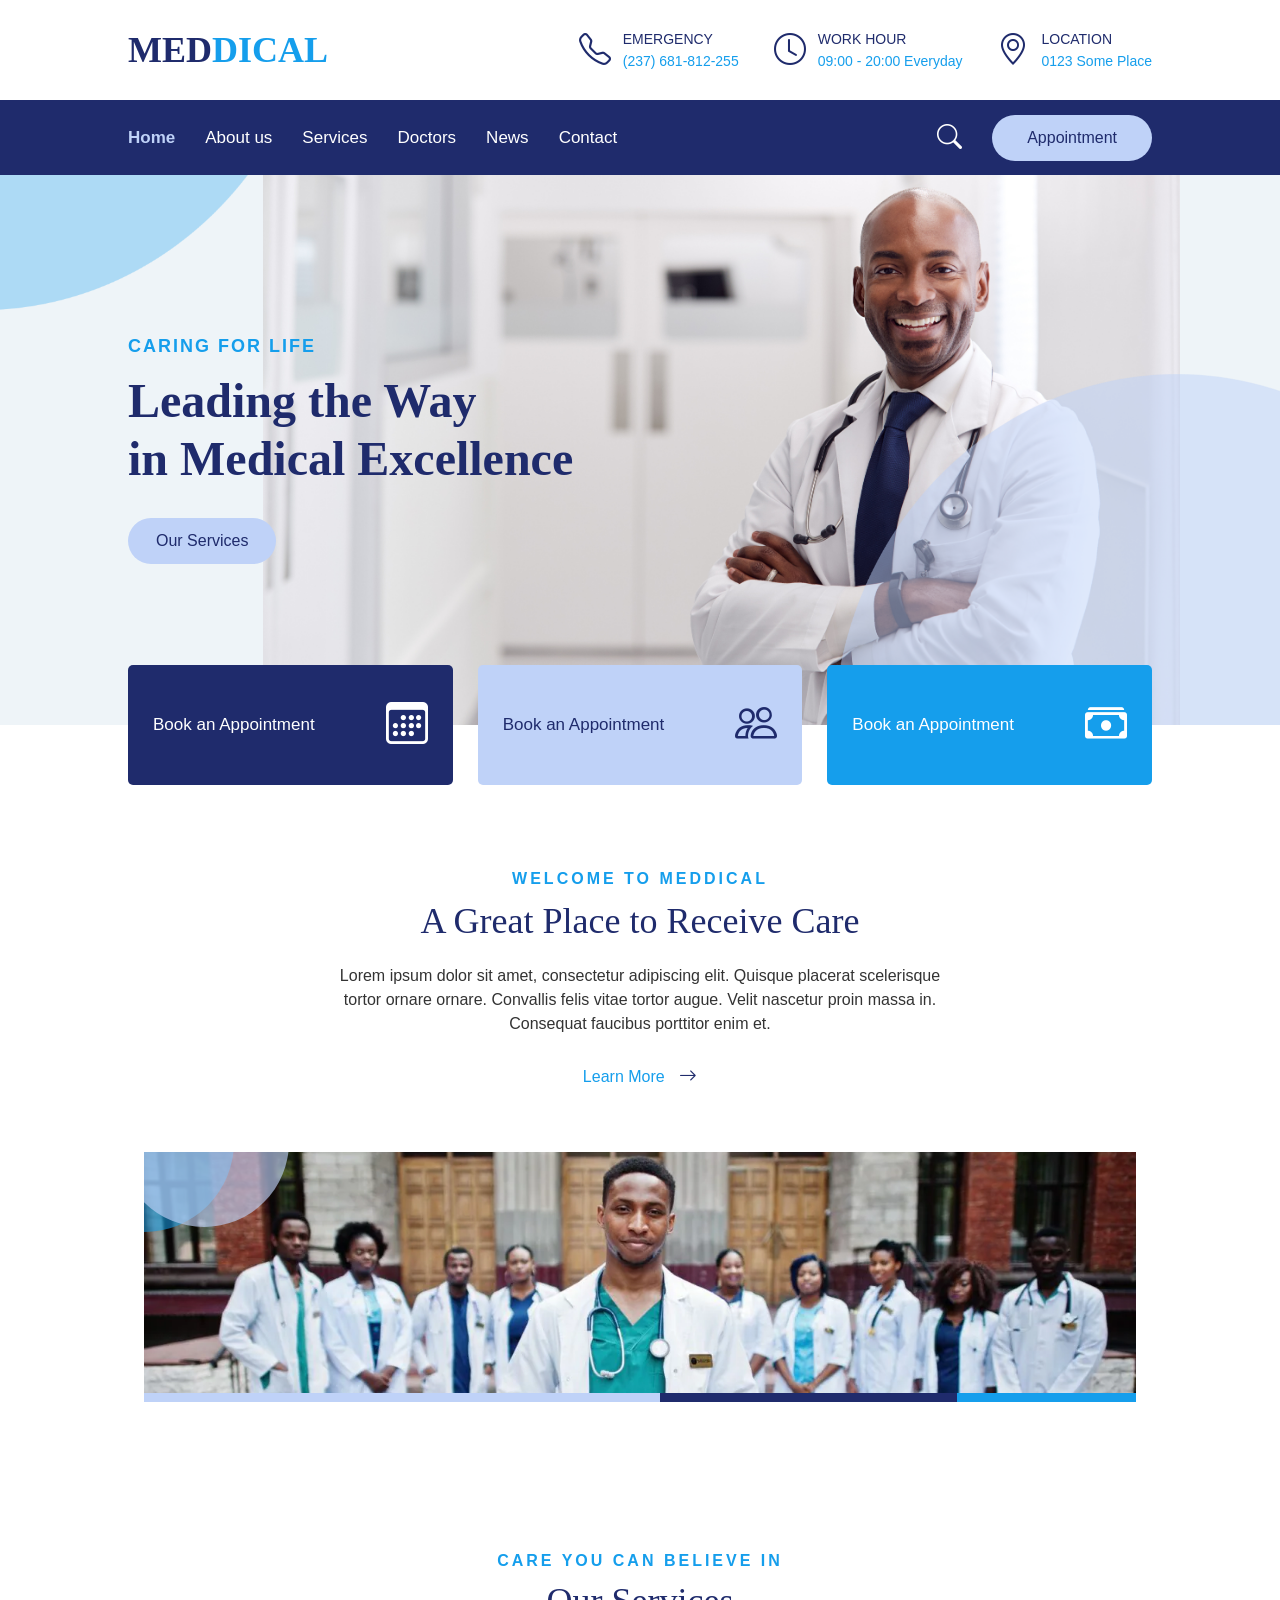
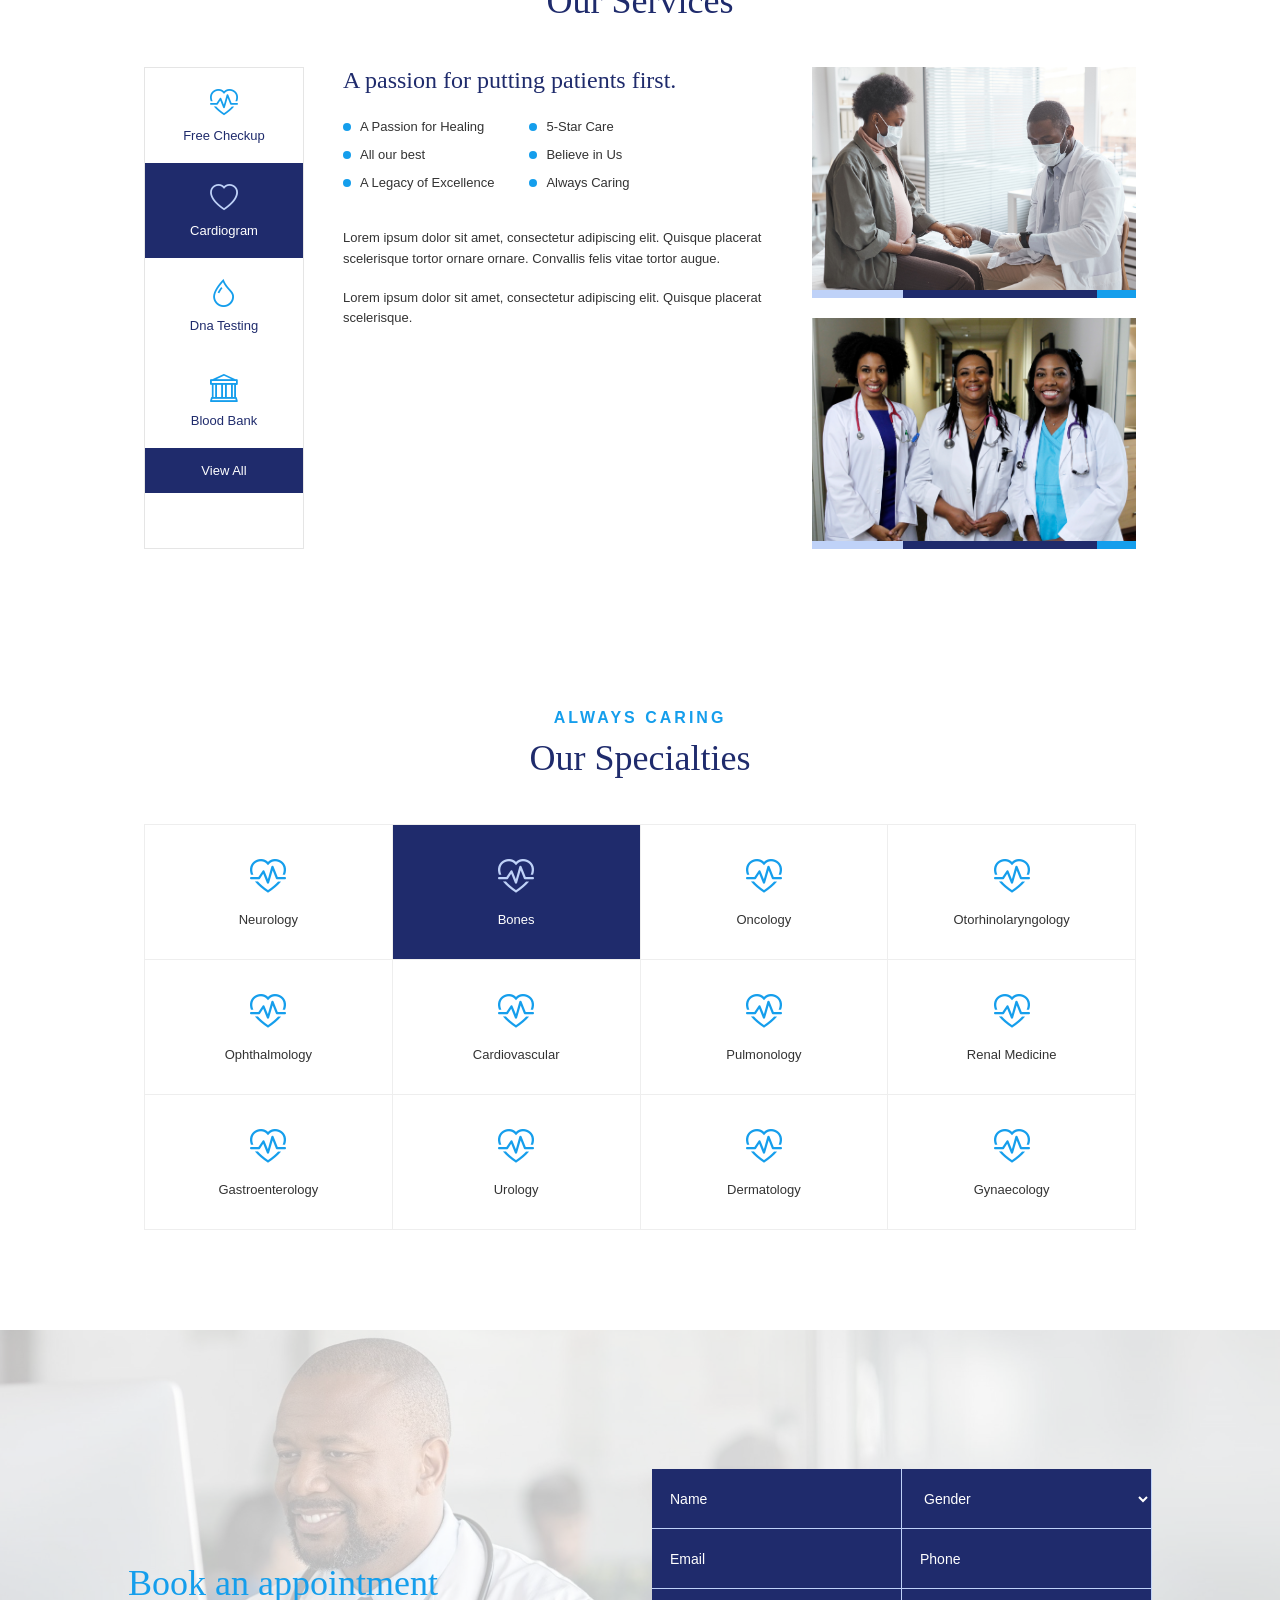
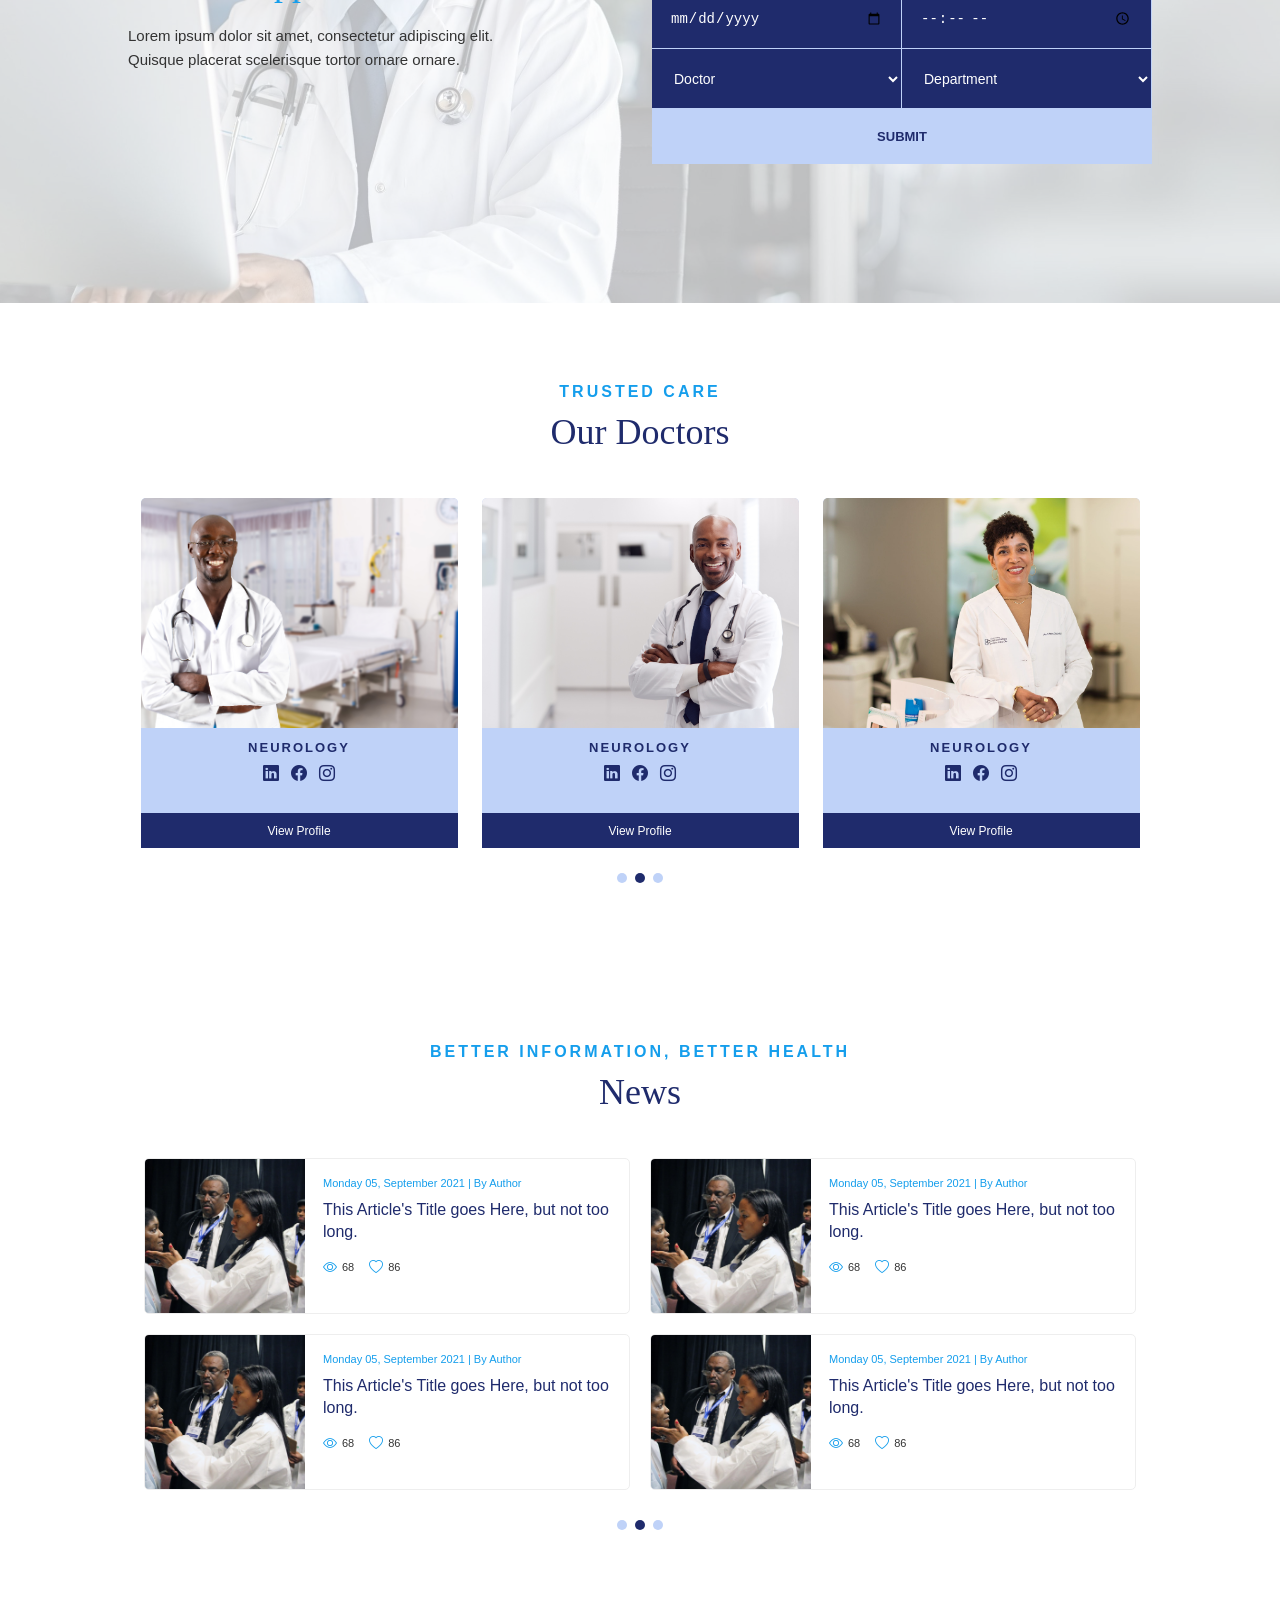
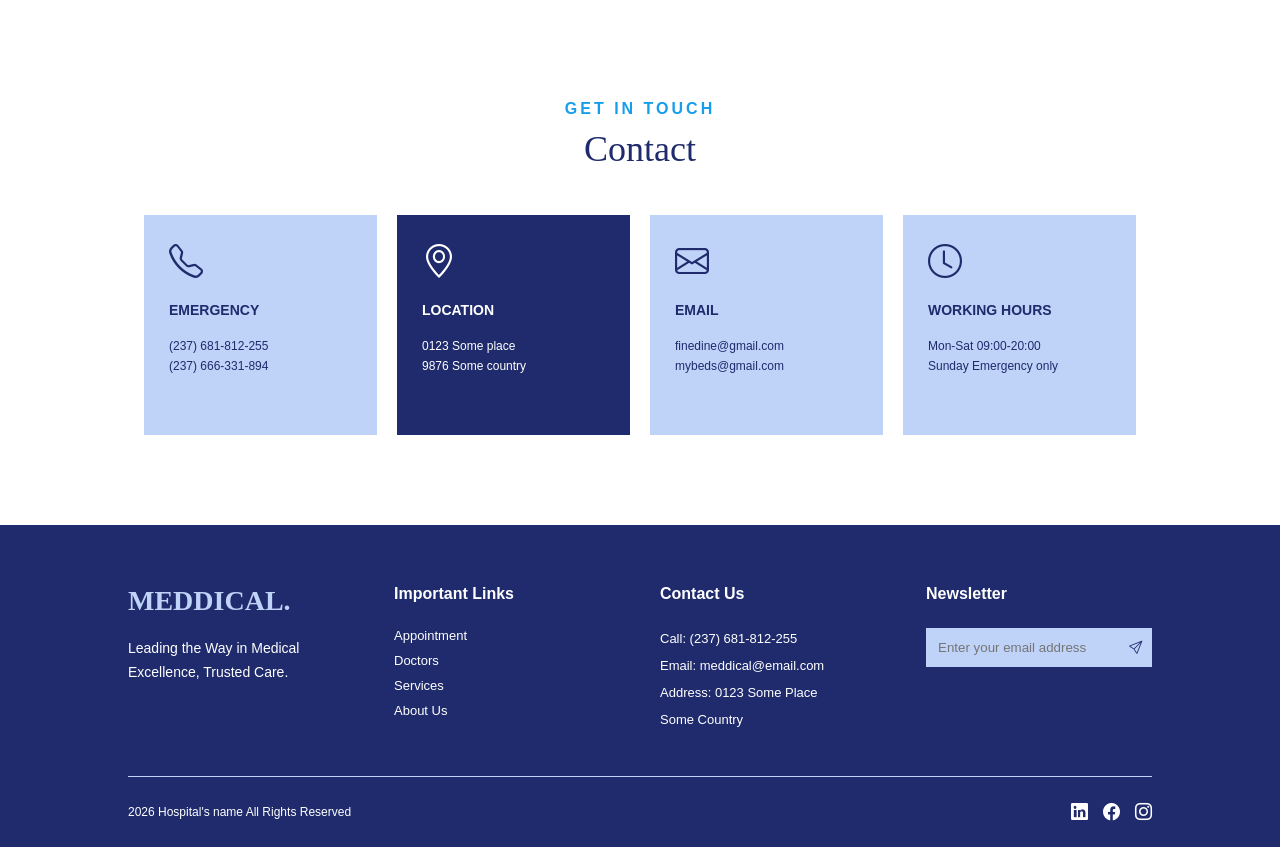
==== index.html @ fd00b1f8 "Complete home and contact pages with JavaScript" ====
﻿<!DOCTYPE html>
<html lang="en">

<head>
    <meta charset="UTF-8">
    <meta name="viewport" content="width=device-width, initial-scale=1.0">

    <title>MEDDICAL - Home</title>

    <!-- Bootstrap Icons -->
    <link rel="stylesheet"
        href="https://cdn.jsdelivr.net/npm/bootstrap-icons@1.11.3/font/bootstrap-icons.min.css">

    <!-- Shared CSS -->
    <link rel="stylesheet" href="css/style.css">

    <!-- Home CSS -->
    <link rel="stylesheet" href="css/home.css">
</head>

<body>

    <!-- =========================
         Top Bar
    ========================== -->

    <header class="top-bar">

        <div class="top-bar-content">

            <div class="logo">
                <span class="logo-dark">MED</span><span class="logo-blue">DICAL</span>
            </div>

            <div class="top-info">

                <div class="info-item">

                    <i class="bi bi-telephone"></i>

                    <div>
                        <p>EMERGENCY</p>
                        <span>(237) 681-812-255</span>
                    </div>

                </div>


                <div class="info-item">

                    <i class="bi bi-clock"></i>

                    <div>
                        <p>WORK HOUR</p>
                        <span>09:00 - 20:00 Everyday</span>
                    </div>

                </div>


                <div class="info-item">

                    <i class="bi bi-geo-alt"></i>

                    <div>
                        <p>LOCATION</p>
                        <span>0123 Some Place</span>
                    </div>

                </div>

            </div>

        </div>

    </header>


    <!-- =========================
         Navbar
    ========================== -->

    <nav class="navbar">

        <div class="navbar-content">

            <ul class="nav-links">

                <li>
                    <a href="index.html" class="active">Home</a>
                </li>

                <li>
                    <a href="about.html">About us</a>
                </li>

                <li>
                    <a href="services.html">Services</a>
                </li>

                <li>
                    <a href="doctors.html">Doctors</a>
                </li>

                <li>
                    <a href="blog.html">News</a>
                </li>

                <li>
                    <a href="contact.html">Contact</a>
                </li>

            </ul>


            <div class="nav-right">

                <a href="#" class="search-icon">
                    <i class="bi bi-search"></i>
                </a>

                <a href="appointment.html" class="appointment-btn">
                    Appointment
                </a>

            </div>

        </div>

    </nav>


    <!-- =========================
         Hero
    ========================== -->

    <section class="hero">

        <img src="images/hero-bg.jpg"
            class="hero-photo"
            alt="Doctor">

        <img src="images/hero-shape.png"
            class="hero-shape"
            alt="">

        <div class="hero-content">

            <div class="hero-text">

                <p class="hero-small-title">
                    CARING FOR LIFE
                </p>

                <h1>
                    Leading the Way
                    <br>
                    in Medical Excellence
                </h1>

                <a href="services.html" class="hero-btn">
                    Our Services
                </a>

            </div>

        </div>

    </section>


    <!-- =========================
         Quick Links
    ========================== -->

    <section class="quick-links">

        <div class="quick-links-content">

            <a href="appointment.html"
                class="quick-box quick-dark">

                <span>
                    Book an Appointment
                </span>

                <i class="bi bi-calendar3"></i>

            </a>


            <a href="doctors.html"
                class="quick-box quick-light">

                <span>
                    Book an Appointment
                </span>

                <i class="bi bi-people"></i>

            </a>


            <a href="services.html"
                class="quick-box quick-blue">

                <span>
                    Book an Appointment
                </span>

                <i class="bi bi-cash-stack"></i>

            </a>

        </div>

    </section>


    <!-- =========================
         Welcome
    ========================== -->

    <section class="welcome">

        <div class="welcome-content">

            <p class="welcome-small-title">
                WELCOME TO MEDDICAL
            </p>

            <h2>
                A Great Place to Receive Care
            </h2>

            <p class="welcome-text">

                Lorem ipsum dolor sit amet, consectetur adipiscing elit.
                Quisque placerat scelerisque tortor ornare ornare.
                Convallis felis vitae tortor augue. Velit nascetur
                proin massa in. Consequat faucibus porttitor enim et.

            </p>


            <a href="about.html" class="learn-more">

                Learn More

                <i class="bi bi-arrow-right"></i>

            </a>


            <div class="welcome-image">

                <img src="images/welcome-team.png"
                    alt="Medical Team">

                <div class="welcome-circle circle-one"></div>

                <div class="welcome-circle circle-two"></div>


                <div class="welcome-bars">

                    <div class="welcome-bar bar-light"></div>

                    <div class="welcome-bar bar-dark"></div>

                    <div class="welcome-bar bar-blue"></div>

                </div>

            </div>

        </div>

    </section>


    <!-- =========================
         Our Services
    ========================== -->

    <section class="home-services">

        <div class="services-wrapper">

            <div class="services-heading">

                <p class="services-small-title">
                    CARE YOU CAN BELIEVE IN
                </p>

                <h2>
                    Our Services
                </h2>

            </div>


            <div class="services-content">


                <div class="services-menu">

                    <div class="service-menu-item">

                        <i class="bi bi-heart-pulse"></i>

                        <span>Free Checkup</span>

                    </div>


                    <div class="service-menu-item service-menu-active">

                        <i class="bi bi-heart"></i>

                        <span>Cardiogram</span>

                    </div>


                    <div class="service-menu-item">

                        <i class="bi bi-droplet"></i>

                        <span>Dna Testing</span>

                    </div>


                    <div class="service-menu-item">

                        <i class="bi bi-bank"></i>

                        <span>Blood Bank</span>

                    </div>


                    <a href="services.html"
                        class="services-view-all">
                        View All
                    </a>

                </div>


                <div class="services-text">

                    <h3>
                        A passion for putting patients first.
                    </h3>


                    <div class="services-list">

                        <div>

                            <p>
                                <span class="blue-dot"></span>
                                A Passion for Healing
                            </p>

                            <p>
                                <span class="blue-dot"></span>
                                All our best
                            </p>

                            <p>
                                <span class="blue-dot"></span>
                                A Legacy of Excellence
                            </p>

                        </div>


                        <div>

                            <p>
                                <span class="blue-dot"></span>
                                5-Star Care
                            </p>

                            <p>
                                <span class="blue-dot"></span>
                                Believe in Us
                            </p>

                            <p>
                                <span class="blue-dot"></span>
                                Always Caring
                            </p>

                        </div>

                    </div>


                    <p class="service-description">

                        Lorem ipsum dolor sit amet, consectetur adipiscing elit.
                        Quisque placerat scelerisque tortor ornare ornare.
                        Convallis felis vitae tortor augue.

                    </p>


                    <p class="service-description">

                        Lorem ipsum dolor sit amet, consectetur adipiscing elit.
                        Quisque placerat scelerisque.

                    </p>

                </div>


                <div class="services-images">

                    <div class="service-image-box">

                        <img src="images/services-patient.jpg"
                            alt="Doctor with patient">


                        <div class="service-image-bars">

                            <div class="image-bar image-light"></div>

                            <div class="image-bar image-dark"></div>

                            <div class="image-bar image-blue"></div>

                        </div>

                    </div>


                    <div class="service-image-box">

                        <img src="images/services-doctors.jpg"
                            alt="Doctors">


                        <div class="service-image-bars">

                            <div class="image-bar image-light"></div>

                            <div class="image-bar image-dark"></div>

                            <div class="image-bar image-blue"></div>

                        </div>

                    </div>

                </div>

            </div>

        </div>

    </section>


    <!-- =========================
         Our Specialties
    ========================== -->

    <section class="specialties">

        <div class="specialties-content">

            <div class="specialties-heading">

                <p class="specialties-small-title">
                    ALWAYS CARING
                </p>

                <h2>
                    Our Specialties
                </h2>

            </div>


            <div class="specialties-grid">

                <div class="specialty-card">
                    <i class="bi bi-heart-pulse"></i>
                    <p>Neurology</p>
                </div>

                <div class="specialty-card specialty-active">
                    <i class="bi bi-heart-pulse"></i>
                    <p>Bones</p>
                </div>

                <div class="specialty-card">
                    <i class="bi bi-heart-pulse"></i>
                    <p>Oncology</p>
                </div>

                <div class="specialty-card">
                    <i class="bi bi-heart-pulse"></i>
                    <p>Otorhinolaryngology</p>
                </div>

                <div class="specialty-card">
                    <i class="bi bi-heart-pulse"></i>
                    <p>Ophthalmology</p>
                </div>

                <div class="specialty-card">
                    <i class="bi bi-heart-pulse"></i>
                    <p>Cardiovascular</p>
                </div>

                <div class="specialty-card">
                    <i class="bi bi-heart-pulse"></i>
                    <p>Pulmonology</p>
                </div>

                <div class="specialty-card">
                    <i class="bi bi-heart-pulse"></i>
                    <p>Renal Medicine</p>
                </div>

                <div class="specialty-card">
                    <i class="bi bi-heart-pulse"></i>
                    <p>Gastroenterology</p>
                </div>

                <div class="specialty-card">
                    <i class="bi bi-heart-pulse"></i>
                    <p>Urology</p>
                </div>

                <div class="specialty-card">
                    <i class="bi bi-heart-pulse"></i>
                    <p>Dermatology</p>
                </div>

                <div class="specialty-card">
                    <i class="bi bi-heart-pulse"></i>
                    <p>Gynaecology</p>
                </div>

            </div>

        </div>

    </section>


    <!-- =========================
         Book an Appointment
    ========================== -->

    <section class="home-appointment">

        <img src="images/appointment-bg.jpg"
            class="appointment-background"
            alt="">


        <div class="appointment-overlay"></div>


        <div class="appointment-content">

            <div class="appointment-text">

                <h2>
                    Book an appointment
                </h2>

                <p>
                    Lorem ipsum dolor sit amet, consectetur adipiscing elit.
                    Quisque placerat scelerisque tortor ornare ornare.
                </p>

            </div>


            <form class="appointment-form">

                <div class="appointment-fields">

                    <input type="text"
                        placeholder="Name">

                    <select>
                        <option>Gender</option>
                        <option>Male</option>
                        <option>Female</option>
                    </select>

                    <input type="email"
                        placeholder="Email">

                    <input type="tel"
                        placeholder="Phone">

                    <input type="date">

                    <input type="time">

                    <select>
                        <option>Doctor</option>
                        <option>Doctor 1</option>
                        <option>Doctor 2</option>
                    </select>

                    <select>
                        <option>Department</option>
                        <option>Neurology</option>
                        <option>Cardiology</option>
                    </select>

                </div>


                <button type="submit">
                    SUBMIT
                </button>

            </form>

        </div>

    </section>


    <!-- =========================
         Our Doctors
    ========================== -->

    <section class="home-doctors">

        <div class="doctors-content">

            <div class="doctors-heading">

                <p class="doctors-small-title">
                    TRUSTED CARE
                </p>

                <h2>
                    Our Doctors
                </h2>

            </div>


            <div class="doctors-cards">

                <div class="doctor-card">

                    <img src="images/doctor-1.jpg"
                        alt="Doctor">


                    <div class="doctor-info">

                        <p class="doctor-specialty">
                            NEUROLOGY
                        </p>


                        <div class="doctor-social">

                            <a href="#">
                                <i class="bi bi-linkedin"></i>
                            </a>

                            <a href="#">
                                <i class="bi bi-facebook"></i>
                            </a>

                            <a href="#">
                                <i class="bi bi-instagram"></i>
                            </a>

                        </div>

                    </div>


                    <a href="doctors.html"
                        class="doctor-profile">
                        View Profile
                    </a>

                </div>


                <div class="doctor-card">

                    <img src="images/doctor-2.jpg"
                        alt="Doctor">


                    <div class="doctor-info">

                        <p class="doctor-specialty">
                            NEUROLOGY
                        </p>


                        <div class="doctor-social">

                            <a href="#">
                                <i class="bi bi-linkedin"></i>
                            </a>

                            <a href="#">
                                <i class="bi bi-facebook"></i>
                            </a>

                            <a href="#">
                                <i class="bi bi-instagram"></i>
                            </a>

                        </div>

                    </div>


                    <a href="doctors.html"
                        class="doctor-profile">
                        View Profile
                    </a>

                </div>


                <div class="doctor-card">

                    <img src="images/doctor-3.jpg"
                        alt="Doctor">


                    <div class="doctor-info">

                        <p class="doctor-specialty">
                            NEUROLOGY
                        </p>


                        <div class="doctor-social">

                            <a href="#">
                                <i class="bi bi-linkedin"></i>
                            </a>

                            <a href="#">
                                <i class="bi bi-facebook"></i>
                            </a>

                            <a href="#">
                                <i class="bi bi-instagram"></i>
                            </a>

                        </div>

                    </div>


                    <a href="doctors.html"
                        class="doctor-profile">
                        View Profile
                    </a>

                </div>

            </div>


            <div class="doctor-dots">

                <span></span>

                <span class="active-dot"></span>

                <span></span>

            </div>

        </div>

    </section>


    <!-- =========================
         News
    ========================== -->

    <section class="home-news">

        <div class="news-content">

            <div class="news-heading">

                <p class="news-small-title">
                    BETTER INFORMATION, BETTER HEALTH
                </p>

                <h2>
                    News
                </h2>

            </div>


            <div class="news-grid">


                <div class="news-card">

                    <img src="images/news-image.jpg"
                        alt="Medical News">


                    <div class="news-card-info">

                        <p class="news-date">
                            Monday 05, September 2021 | By Author
                        </p>

                        <h3>
                            This Article's Title goes Here,
                            but not too long.
                        </h3>


                        <div class="news-stats">

                            <span>
                                <i class="bi bi-eye"></i>
                                68
                            </span>

                            <span>
                                <i class="bi bi-heart"></i>
                                86
                            </span>

                        </div>

                    </div>

                </div>


                <div class="news-card">

                    <img src="images/news-image.jpg"
                        alt="Medical News">


                    <div class="news-card-info">

                        <p class="news-date">
                            Monday 05, September 2021 | By Author
                        </p>

                        <h3>
                            This Article's Title goes Here,
                            but not too long.
                        </h3>


                        <div class="news-stats">

                            <span>
                                <i class="bi bi-eye"></i>
                                68
                            </span>

                            <span>
                                <i class="bi bi-heart"></i>
                                86
                            </span>

                        </div>

                    </div>

                </div>


                <div class="news-card">

                    <img src="images/news-image.jpg"
                        alt="Medical News">


                    <div class="news-card-info">

                        <p class="news-date">
                            Monday 05, September 2021 | By Author
                        </p>

                        <h3>
                            This Article's Title goes Here,
                            but not too long.
                        </h3>


                        <div class="news-stats">

                            <span>
                                <i class="bi bi-eye"></i>
                                68
                            </span>

                            <span>
                                <i class="bi bi-heart"></i>
                                86
                            </span>

                        </div>

                    </div>

                </div>


                <div class="news-card">

                    <img src="images/news-image.jpg"
                        alt="Medical News">


                    <div class="news-card-info">

                        <p class="news-date">
                            Monday 05, September 2021 | By Author
                        </p>

                        <h3>
                            This Article's Title goes Here,
                            but not too long.
                        </h3>


                        <div class="news-stats">

                            <span>
                                <i class="bi bi-eye"></i>
                                68
                            </span>

                            <span>
                                <i class="bi bi-heart"></i>
                                86
                            </span>

                        </div>

                    </div>

                </div>

            </div>


            <div class="news-dots">

                <span></span>

                <span class="news-active-dot"></span>

                <span></span>

            </div>

        </div>

    </section>


    <!-- =========================
         Get In Touch
    ========================== -->

    <section class="home-contact">

        <div class="home-contact-content">


            <!-- Heading -->

            <div class="home-contact-heading">

                <p>
                    GET IN TOUCH
                </p>

                <h2>
                    Contact
                </h2>

            </div>


            <!-- Contact Cards -->

            <div class="home-contact-cards">


                <!-- Emergency -->

                <div class="home-contact-card">

                    <i class="bi bi-telephone"></i>

                    <h3>
                        EMERGENCY
                    </h3>

                    <p>
                        (237) 681-812-255
                    </p>

                    <p>
                        (237) 666-331-894
                    </p>

                </div>


                <!-- Location -->

                <div class="home-contact-card contact-card-active">

                    <i class="bi bi-geo-alt"></i>

                    <h3>
                        LOCATION
                    </h3>

                    <p>
                        0123 Some place
                    </p>

                    <p>
                        9876 Some country
                    </p>

                </div>


                <!-- Email -->

                <div class="home-contact-card">

                    <i class="bi bi-envelope"></i>

                    <h3>
                        EMAIL
                    </h3>

                    <p>
                        finedine@gmail.com
                    </p>

                    <p>
                        mybeds@gmail.com
                    </p>

                </div>


                <!-- Working Hours -->

                <div class="home-contact-card">

                    <i class="bi bi-clock"></i>

                    <h3>
                        WORKING HOURS
                    </h3>

                    <p>
                        Mon-Sat 09:00-20:00
                    </p>

                    <p>
                        Sunday Emergency only
                    </p>

                </div>


            </div>

        </div>

    </section>

    <!-- Footer -->

    <footer class="footer">

        <div class="footer-content">


            <!-- Footer Top -->

            <div class="footer-top">


                <!-- Hospital Info -->

                <div class="footer-column footer-about">

                    <h2>
                        MEDDICAL.
                    </h2>

                    <p>
                        Leading the Way in Medical
                        Excellence, Trusted Care.
                    </p>

                </div>


                <!-- Important Links -->

                <div class="footer-column">

                    <h3>
                        Important Links
                    </h3>

                    <a href="appointment.html">Appointment</a>
                    <a href="doctors.html">Doctors</a>
                    <a href="services.html">Services</a>
                    <a href="about.html">About Us</a>

                </div>


                <!-- Contact Us -->

                <div class="footer-column">

                    <h3>
                        Contact Us
                    </h3>

                    <p>
                        Call: (237) 681-812-255
                    </p>

                    <p>
                        Email: meddical@email.com
                    </p>

                    <p>
                        Address: 0123 Some Place
                    </p>

                    <p>
                        Some Country
                    </p>

                </div>


                <!-- Newsletter -->

                <div class="footer-column newsletter">

                    <h3>
                        Newsletter
                    </h3>

                    <div class="newsletter-box">

                        <input type="email" placeholder="Enter your email address">

                        <button>
                            <i class="bi bi-send"></i>
                        </button>

                    </div>

                </div>

            </div>


            <!-- Footer Line -->

            <div class="footer-line"></div>


            <!-- Footer Bottom -->

            <div class="footer-bottom">

                <p>
                    2026 Hospital's name All Rights Reserved
                </p>


                <div class="social-icons">

                    <a href="#">
                        <i class="bi bi-linkedin"></i>
                    </a>

                    <a href="#">
                        <i class="bi bi-facebook"></i>
                    </a>

                    <a href="#">
                        <i class="bi bi-instagram"></i>
                    </a>

                </div>

            </div>

        </div>

    </footer>
    <script src="js/home.js"></script>
</body>

</html>
---- css/style.css ----
* {
    margin: 0;
    padding: 0;
    box-sizing: border-box;
}

body {
    font-family: Arial, sans-serif;
}


/* =================================
   Top Bar
================================= */

.top-bar {
    background-color: #ffffff;
}

.top-bar-content {
    width: 80%;
    max-width: 1200px;
    min-height: 100px;

    margin: auto;

    display: flex;
    justify-content: space-between;
    align-items: center;
}


/* Logo */

.logo {
    font-family: Georgia, serif;

    font-size: 36px;
    font-weight: bold;
}

.logo-dark {
    color: #1f2b6c;
}

.logo-blue {
    color: #159eec;
}


/* Information */

.top-info {
    display: flex;
    align-items: center;
    gap: 35px;
}

.info-item {
    display: flex;
    align-items: center;
    gap: 12px;
}

.info-item i {
    color: #1f2b6c;
    font-size: 32px;
}

.info-item p {
    color: #1f2b6c;

    font-size: 14px;

    margin-bottom: 5px;
}

.info-item span {
    color: #159eec;

    font-size: 14px;
}


/* =================================
   Navbar
================================= */

.navbar {
    background-color: #1f2b6c;
}

.navbar-content {
    width: 80%;
    max-width: 1200px;
    min-height: 75px;

    margin: auto;

    display: flex;
    justify-content: space-between;
    align-items: center;
}


/* Links */

.nav-links {
    list-style: none;

    display: flex;
    align-items: center;

    gap: 30px;
}

.nav-links a {
    color: #ffffff;

    text-decoration: none;

    font-size: 17px;
}


/* Right Side */

.nav-right {
    display: flex;
    align-items: center;

    gap: 30px;
}

.search-icon {
    color: #ffffff;

    font-size: 25px;

    text-decoration: none;
}

.appointment-btn {
    background-color: #bfd2f8;
    color: #1f2b6c;

    text-decoration: none;

    padding: 14px 35px;

    border-radius: 30px;

    font-size: 16px;
}


/* =================================
   Testing Space
================================= */

.page-space {
    height: 350px;
}


/* Page About Us */

/* section 1 */

.bg-img-first-section{
    background-image: url(../images/about-us.png);
    background-size: cover;
    background-position: center;
    background-repeat: no-repeat;
    width: 100vw;
}

.img-section-2{
    width: 40%;
}

.text-section-2{
    width: 40%;
}


 li::marker {
    color: blue;
    font-size: 30px;
}

/* section 3 */

.bg-img-second-section{
    background-image: url(../images/text-john-img.png);
    background-color: blue;
    background-size: cover;
    background-position: center;
    background-repeat: no-repeat;
    width: 100vw;
    position: relative;
}

.bg-img-second-section::before {
    content: "";
    position: absolute;
    inset: 0;
    background-color: #1f2b6cad;
}

.text-section-3{
    width: 35%;
}

.comma{
    font-size: 70px;
    font-weight: bold;
}


/* section 4 */

.card{
    width: 30%;
    color: #1F2B6C;
    background-color: #BFD2F8;
}

.btn{
    background-color: #1F2B6C;
    color: #BFD2F8;
}


.button-dot{
    /* color: #BFD2F8; */
     background-color: #BFD2F8;
}

.button-dot:nth-child(2){
     background-color: #1F2B6C;
}





/* =================================
   Footer
================================= */

.footer {
    background-color: #1f2b6c;
    color: #ffffff;

    padding: 60px 0 25px;
}

.footer-content {
    width: 80%;
    max-width: 1200px;

    margin: auto;
}


/* Footer Top */

.footer-top {
    display: flex;
    justify-content: space-between;

    gap: 40px;
}

.footer-column {
    width: 23%;

    display: flex;
    flex-direction: column;
}

.footer-column h3 {
    font-size: 16px;

    margin-bottom: 25px;
}

.footer-column p {
    font-size: 13px;

    line-height: 1.7;

    margin-bottom: 5px;
}

.footer-column a {
    color: #ffffff;

    text-decoration: none;

    font-size: 13px;

    margin-bottom: 10px;
}


/* Footer Logo */

.footer-about h2 {
    color: #bfd2f8;

    font-family: Georgia, serif;

    font-size: 28px;

    margin-bottom: 20px;
}

.footer-about p {
    font-size: 14px;

    line-height: 1.7;
}


/* Newsletter */

.newsletter-box {
    width: 100%;

    display: flex;
}

.newsletter-box input {
    width: 85%;

    padding: 12px;

    border: none;
    outline: none;

    background-color: #bfd2f8;
    color: #1f2b6c;
}

.newsletter-box button {
    width: 15%;

    border: none;

    background-color: #bfd2f8;
    color: #1f2b6c;

    cursor: pointer;
}


/* Footer Line */

.footer-line {
    height: 1px;

    background-color: #bfd2f8;

    margin: 40px 0 25px;
}


/* Footer Bottom */

.footer-bottom {
    display: flex;
    justify-content: space-between;
    align-items: center;
}

.footer-bottom p {
    font-size: 12px;
}


/* Social Icons */

.social-icons {
    display: flex;

    gap: 15px;
}

.social-icons a {
    color: #ffffff;

    font-size: 17px;

    text-decoration: none;
}
---- css/home.css ----
/* =========================
   Home Hero
========================= */

.hero {
    position: relative;
    width: 100%;
    height: 550px;
    background-color: #eef4f8;
    overflow: hidden;
}

.hero-photo {
    position: absolute;
    height: 610px;
    width: auto;
    top: -30px;
    right: 100px;
    display: block;
    z-index: 1;
}

.hero-shape {
    position: absolute;
    top: 0;
    left: 0;
    width: 100%;
    height: 550px;
    z-index: 2;
}

.hero-content {
    position: relative;
    width: 80%;
    max-width: 1200px;
    height: 550px;
    margin: auto;
    display: flex;
    align-items: center;
    z-index: 3;
}

.hero-text {
    width: 55%;
}

.hero-small-title {
    color: #159eec;
    font-size: 18px;
    font-weight: bold;
    letter-spacing: 2px;
    margin-bottom: 15px;
}

.hero-text h1 {
    color: #1f2b6c;
    font-family: Georgia, serif;
    font-size: 48px;
    line-height: 1.2;
    margin-bottom: 30px;
}

.hero-btn {
    display: inline-block;
    background-color: #bfd2f8;
    color: #1f2b6c;
    padding: 14px 28px;
    border-radius: 25px;
    text-decoration: none;
    font-size: 16px;
}

.nav-links a.active {
    color: #bfd2f8;
    font-weight: bold;
}


/* =========================
   Quick Links
========================= */

.quick-links {
    position: relative;
    margin-top: -60px;
    z-index: 4;
}

.quick-links-content {
    width: 80%;
    max-width: 1200px;
    margin: auto;
    display: flex;
    justify-content: space-between;
    gap: 25px;
}

.quick-box {
    width: 32%;
    min-height: 120px;
    padding: 25px;
    display: flex;
    justify-content: space-between;
    align-items: center;
    text-decoration: none;
    border-radius: 5px;
}

.quick-box span {
    font-size: 17px;
}

.quick-box i {
    font-size: 42px;
}

.quick-dark {
    background-color: #1f2b6c;
    color: #ffffff;
}

.quick-light {
    background-color: #bfd2f8;
    color: #1f2b6c;
}

.quick-blue {
    background-color: #159eec;
    color: #ffffff;
}


/* =========================
   Welcome
========================= */

.welcome {
    padding-top: 85px;
    padding-bottom: 80px;
    background-color: #ffffff;
    text-align: center;
}

.welcome-content {
    width: 80%;
    max-width: 1200px;
    margin: auto;
}

.welcome-small-title {
    color: #159eec;
    font-size: 16px;
    font-weight: bold;
    letter-spacing: 3px;
    margin-bottom: 12px;
}

.welcome h2 {
    color: #1f2b6c;
    font-family: Georgia, serif;
    font-size: 36px;
    font-weight: normal;
    margin-bottom: 22px;
}

.welcome-text {
    width: 60%;
    max-width: 650px;
    margin: 0 auto 30px;
    color: #333333;
    font-size: 16px;
    line-height: 1.5;
}

.learn-more {
    display: inline-block;
    color: #159eec;
    text-decoration: none;
    font-size: 16px;
    margin-bottom: 65px;
}

.learn-more i {
    color: #1f2b6c;
    font-size: 18px;
    margin-left: 10px;
}

.welcome-image {
    position: relative;
    width: 992px;
    max-width: 100%;
    height: 250px;
    margin: auto;
    overflow: hidden;
}

.welcome-image img {
    width: 100%;
    height: 250px;
    object-fit: cover;
    object-position: center 26%;
    display: block;
}

.welcome-circle {
    position: absolute;
    border-radius: 50%;
}

.circle-one {
    width: 180px;
    height: 180px;
    top: -100px;
    left: -90px;
    background-color: rgba(21, 158, 236, 0.55);
}

.circle-two {
    width: 170px;
    height: 170px;
    top: -95px;
    left: -25px;
    background-color: rgba(191, 210, 248, 0.65);
}

.welcome-bars {
    position: absolute;
    left: 0;
    bottom: 0;
    width: 100%;
    height: 9px;
    display: flex;
}

.welcome-bar {
    height: 100%;
}

.bar-light {
    width: 52%;
    background-color: #bfd2f8;
}

.bar-dark {
    width: 30%;
    background-color: #1f2b6c;
}

.bar-blue {
    width: 18%;
    background-color: #159eec;
}


/* =========================
   Our Services
========================= */

.home-services {
    padding-top: 70px;
    padding-bottom: 90px;
    background-color: #ffffff;
}

.services-wrapper {
    width: 80%;
    max-width: 1200px;
    margin: auto;
}

.services-heading {
    text-align: center;
    margin-bottom: 45px;
}

.services-small-title {
    color: #159eec;
    font-size: 16px;
    font-weight: bold;
    letter-spacing: 3px;
    margin-bottom: 10px;
}

.services-heading h2 {
    color: #1f2b6c;
    font-family: Georgia, serif;
    font-size: 36px;
    font-weight: normal;
}

.services-content {
    width: 992px;
    max-width: 100%;
    margin: auto;
    display: flex;
    justify-content: space-between;
    gap: 25px;
}

.services-menu {
    width: 160px;
    border: 1px solid #e5e5e5;
    display: flex;
    flex-direction: column;
}

.service-menu-item {
    height: 95px;
    display: flex;
    flex-direction: column;
    justify-content: center;
    align-items: center;
    gap: 8px;
    color: #1f2b6c;
}

.service-menu-item i {
    color: #159eec;
    font-size: 28px;
}

.service-menu-item span {
    font-size: 13px;
}

.service-menu-active {
    background-color: #1f2b6c;
    color: #ffffff;
}

.service-menu-active i {
    color: #bfd2f8;
}

.services-view-all {
    height: 45px;
    display: flex;
    justify-content: center;
    align-items: center;
    background-color: #1f2b6c;
    color: #ffffff;
    text-decoration: none;
    font-size: 13px;
}

.services-text {
    width: 430px;
}

.services-text h3 {
    color: #1f2b6c;
    font-family: Georgia, serif;
    font-size: 24px;
    font-weight: normal;
    margin-bottom: 25px;
}

.services-list {
    display: flex;
    gap: 35px;
    margin-bottom: 25px;
}

.services-list p {
    display: flex;
    align-items: center;
    gap: 9px;
    color: #333333;
    font-size: 13px;
    margin-bottom: 13px;
}

.blue-dot {
    width: 8px;
    height: 8px;
    border-radius: 50%;
    background-color: #159eec;
}

.service-description {
    color: #333333;
    font-size: 13px;
    line-height: 1.6;
    margin-bottom: 18px;
}

.services-images {
    width: 324px;
    display: flex;
    flex-direction: column;
    gap: 20px;
}

.service-image-box {
    position: relative;
    width: 324px;
    height: 231px;
    overflow: hidden;
}

.service-image-box img {
    width: 324px;
    height: 231px;
    object-fit: cover;
    display: block;
}

.service-image-bars {
    position: absolute;
    left: 0;
    bottom: 0;
    width: 100%;
    height: 8px;
    display: flex;
}

.image-bar {
    height: 100%;
}

.image-light {
    width: 28%;
    background-color: #bfd2f8;
}

.image-dark {
    width: 60%;
    background-color: #1f2b6c;
}

.image-blue {
    width: 12%;
    background-color: #159eec;
}


/* =========================
   Our Specialties
========================= */

.specialties {
    padding-top: 70px;
    padding-bottom: 100px;
    background-color: #ffffff;
}

.specialties-content {
    width: 80%;
    max-width: 1200px;
    margin: auto;
}

.specialties-heading {
    text-align: center;
    margin-bottom: 45px;
}

.specialties-small-title {
    color: #159eec;
    font-size: 16px;
    font-weight: bold;
    letter-spacing: 3px;
    margin-bottom: 10px;
}

.specialties-heading h2 {
    color: #1f2b6c;
    font-family: Georgia, serif;
    font-size: 36px;
    font-weight: normal;
}

.specialties-grid {
    width: 992px;
    max-width: 100%;
    margin: auto;
    display: flex;
    flex-wrap: wrap;
    border-top: 1px solid #eeeeee;
    border-left: 1px solid #eeeeee;
}

.specialty-card {
    width: 25%;
    height: 135px;
    display: flex;
    flex-direction: column;
    justify-content: center;
    align-items: center;
    gap: 12px;
    border-right: 1px solid #eeeeee;
    border-bottom: 1px solid #eeeeee;
    background-color: #ffffff;
    color: #333333;
}

.specialty-card i {
    color: #159eec;
    font-size: 36px;
}

.specialty-card p {
    font-size: 13px;
}

.specialty-active {
    background-color: #1f2b6c;
    color: #ffffff;
}

.specialty-active i {
    color: #bfd2f8;
}


/* =========================
   Appointment
========================= */

.home-appointment {
    position: relative;
    width: 100%;
    height: 573px;
    overflow: hidden;
    background-color: #eef4f8;
}

.appointment-background {
    position: absolute;
    top: 0;
    left: 0;
    width: 100%;
    height: 100%;
    object-fit: cover;
    transform: scaleX(-1);
    z-index: 1;
}

.appointment-overlay {
    position: absolute;
    top: 0;
    left: 0;
    width: 100%;
    height: 100%;
    background-color: rgba(255, 255, 255, 0.72);
    z-index: 2;
}

.appointment-content {
    position: relative;
    width: 80%;
    max-width: 1200px;
    height: 100%;
    margin: auto;
    display: flex;
    justify-content: space-between;
    align-items: center;
    z-index: 3;
}

.appointment-text {
    width: 42%;
}

.appointment-text h2 {
    color: #159eec;
    font-family: Georgia, serif;
    font-size: 36px;
    font-weight: normal;
    margin-bottom: 20px;
}

.appointment-text p {
    width: 90%;
    color: #333333;
    font-size: 15px;
    line-height: 1.6;
}

.appointment-form {
    width: 500px;
    background-color: #1f2b6c;
}

.appointment-fields {
    display: flex;
    flex-wrap: wrap;
}

.appointment-fields input,
.appointment-fields select {
    width: 50%;
    height: 60px;
    padding: 0 18px;
    border: none;
    border-right: 1px solid #bfd2f8;
    border-bottom: 1px solid #bfd2f8;
    outline: none;
    background-color: #1f2b6c;
    color: #ffffff;
    font-size: 14px;
}

.appointment-fields input::placeholder {
    color: #ffffff;
}

.appointment-fields option {
    background-color: #ffffff;
    color: #1f2b6c;
}

.appointment-form button {
    width: 100%;
    height: 55px;
    border: none;
    background-color: #bfd2f8;
    color: #1f2b6c;
    font-size: 13px;
    font-weight: bold;
    cursor: pointer;
}


/* =========================
   Our Doctors
========================= */

.home-doctors {
    padding-top: 80px;
    padding-bottom: 80px;
    background-color: #ffffff;
}

.doctors-content {
    width: 80%;
    max-width: 1200px;
    margin: auto;
}

.doctors-heading {
    text-align: center;
    margin-bottom: 45px;
}

.doctors-small-title {
    color: #159eec;
    font-size: 16px;
    font-weight: bold;
    letter-spacing: 3px;
    margin-bottom: 10px;
}

.doctors-heading h2 {
    color: #1f2b6c;
    font-family: Georgia, serif;
    font-size: 36px;
    font-weight: normal;
}

.doctors-cards {
    display: flex;
    justify-content: center;
    gap: 24px;
}

.doctor-card {
    width: 317px;
    height: 350px;
    overflow: hidden;
    border-radius: 5px 5px 0 0;
    background-color: #bfd2f8;
}

.doctor-card > img {
    width: 317px;
    height: 230px;
    object-fit: cover;
    object-position: center;
    display: block;
}

.doctor-info {
    height: 85px;
    background-color: #bfd2f8;
    text-align: center;
    padding-top: 12px;
}

.doctor-specialty {
    color: #1f2b6c;
    font-size: 13px;
    font-weight: bold;
    letter-spacing: 2px;
    margin-bottom: 10px;
}

.doctor-social {
    display: flex;
    justify-content: center;
    gap: 12px;
}

.doctor-social a {
    color: #1f2b6c;
    text-decoration: none;
}

.doctor-social i {
    font-size: 16px;
}

.doctor-profile {
    width: 100%;
    height: 35px;
    display: flex;
    justify-content: center;
    align-items: center;
    background-color: #1f2b6c;
    color: #ffffff;
    text-decoration: none;
    font-size: 12px;
}

.doctor-dots {
    margin-top: 25px;
    display: flex;
    justify-content: center;
    gap: 8px;
}

.doctor-dots span {
    width: 10px;
    height: 10px;
    border-radius: 50%;
    background-color: #bfd2f8;
}

.doctor-dots .active-dot {
    background-color: #1f2b6c;
}


/* =========================
   News
========================= */

.home-news {
    padding-top: 80px;
    padding-bottom: 90px;
    background-color: #ffffff;
}

.news-content {
    width: 80%;
    max-width: 1200px;
    margin: auto;
}

.news-heading {
    text-align: center;
    margin-bottom: 45px;
}

.news-small-title {
    color: #159eec;
    font-size: 16px;
    font-weight: bold;
    letter-spacing: 3px;
    margin-bottom: 10px;
}

.news-heading h2 {
    color: #1f2b6c;
    font-family: Georgia, serif;
    font-size: 36px;
    font-weight: normal;
}

.news-grid {
    width: 992px;
    max-width: 100%;
    margin: auto;
    display: flex;
    flex-wrap: wrap;
    gap: 20px;
}

.news-card {
    width: 486px;
    min-height: 154px;
    display: flex;
    background-color: #ffffff;
    border: 1px solid #eeeeee;
    border-radius: 5px;
    overflow: hidden;
}

.news-card > img {
    width: 160px;
    height: 154px;
    object-fit: cover;
    display: block;
}

.news-card-info {
    padding: 18px;
    flex: 1;
}

.news-date {
    color: #159eec;
    font-size: 11px;
    margin-bottom: 10px;
}

.news-card-info h3 {
    color: #1f2b6c;
    font-size: 16px;
    font-weight: normal;
    line-height: 1.4;
    margin-bottom: 15px;
}

.news-stats {
    display: flex;
    gap: 15px;
}

.news-stats span {
    display: flex;
    align-items: center;
    gap: 5px;
    color: #333333;
    font-size: 11px;
}

.news-stats i {
    color: #159eec;
    font-size: 14px;
}

.news-dots {
    margin-top: 30px;
    display: flex;
    justify-content: center;
    gap: 8px;
}

.news-dots span {
    width: 10px;
    height: 10px;
    border-radius: 50%;
    background-color: #bfd2f8;
}

.news-dots .news-active-dot {
    background-color: #1f2b6c;
}


/* =========================
   Get In Touch
========================= */

.home-contact {
    padding-top: 80px;
    padding-bottom: 90px;
    background-color: #ffffff;
}

.home-contact-content {
    width: 80%;
    max-width: 1200px;
    margin: auto;
}


/* Contact Heading */

.home-contact-heading {
    text-align: center;
    margin-bottom: 45px;
}

.home-contact-heading p {
    color: #159eec;
    font-size: 16px;
    font-weight: bold;
    letter-spacing: 3px;
    margin-bottom: 10px;
}

.home-contact-heading h2 {
    color: #1f2b6c;
    font-family: Georgia, serif;
    font-size: 36px;
    font-weight: normal;
}


/* Contact Cards */

.home-contact-cards {
    width: 992px;
    max-width: 100%;
    margin: auto;

    display: flex;
    justify-content: space-between;

    gap: 20px;
}


.home-contact-card {
    width: 238px;
    height: 220px;

    padding: 28px 25px;

    background-color: #bfd2f8;
    color: #1f2b6c;
}


.home-contact-card i {
    display: block;

    font-size: 34px;

    margin-bottom: 20px;
}


.home-contact-card h3 {
    font-size: 14px;

    margin-bottom: 18px;
}


.home-contact-card p {
    font-size: 12px;

    line-height: 1.7;
}


/* Active Contact Card */

.contact-card-active {
    background-color: #1f2b6c;

    color: #ffffff;
}


/* =========================
   Responsive
========================= */

@media (max-width: 1000px) {

    .hero-photo {
        right: -50px;
    }

    .hero-text h1 {
        font-size: 40px;
    }

    .welcome-text {
        width: 75%;
    }

    .services-content {
        flex-wrap: wrap;
    }

    .services-menu {
        width: 22%;
    }

    .services-text {
        width: 70%;
    }

    .services-images {
        width: 100%;
        flex-direction: row;
        justify-content: center;
    }

    .appointment-form {
        width: 460px;
    }

    .doctors-cards {
        flex-wrap: wrap;
    }

    .news-card {
        width: 48%;
    }

    .home-contact-cards {
        flex-wrap: wrap;
    }

    .home-contact-card {
        width: 48%;
    }

}


@media (max-width: 700px) {

    .hero {
        height: 700px;
    }

    .hero-photo {
        height: 500px;
        top: 200px;
        right: -120px;
    }

    .hero-shape {
        height: 700px;
    }

    .hero-content {
        height: 700px;
        align-items: flex-start;
        padding-top: 60px;
    }

    .hero-text {
        width: 100%;
        text-align: center;
    }

    .hero-text h1 {
        font-size: 34px;
    }


    .quick-links {
        margin-top: 20px;
    }

    .quick-links-content {
        flex-direction: column;
    }

    .quick-box {
        width: 100%;
    }


    .welcome {
        padding-top: 60px;
        padding-bottom: 60px;
    }

    .welcome h2 {
        font-size: 28px;
    }

    .welcome-text {
        width: 100%;
        font-size: 14px;
    }

    .welcome-image {
        width: 100%;
        height: 220px;
    }

    .welcome-image img {
        height: 220px;
    }


    .services-content {
        flex-direction: column;
    }

    .services-menu {
        width: 100%;
    }

    .services-text {
        width: 100%;
    }

    .services-list {
        flex-direction: column;
        gap: 0;
    }

    .services-images {
        width: 100%;
        flex-direction: column;
        align-items: center;
    }


    .specialty-card {
        width: 50%;
        height: 120px;
    }


    .home-appointment {
        height: auto;
        padding: 70px 0;
    }

    .appointment-content {
        flex-direction: column;
        gap: 45px;
    }

    .appointment-text {
        width: 100%;
        text-align: center;
    }

    .appointment-text p {
        width: 100%;
    }

    .appointment-form {
        width: 100%;
    }

    .appointment-fields input,
    .appointment-fields select {
        width: 100%;
    }


    .doctors-cards {
        flex-direction: column;
        align-items: center;
    }


    .news-grid {
        flex-direction: column;
    }

    .news-card {
        width: 100%;
    }


    .home-contact-heading h2 {
        font-size: 28px;
    }

    .home-contact-cards {
        flex-direction: column;
    }

    .home-contact-card {
        width: 100%;
    }

}
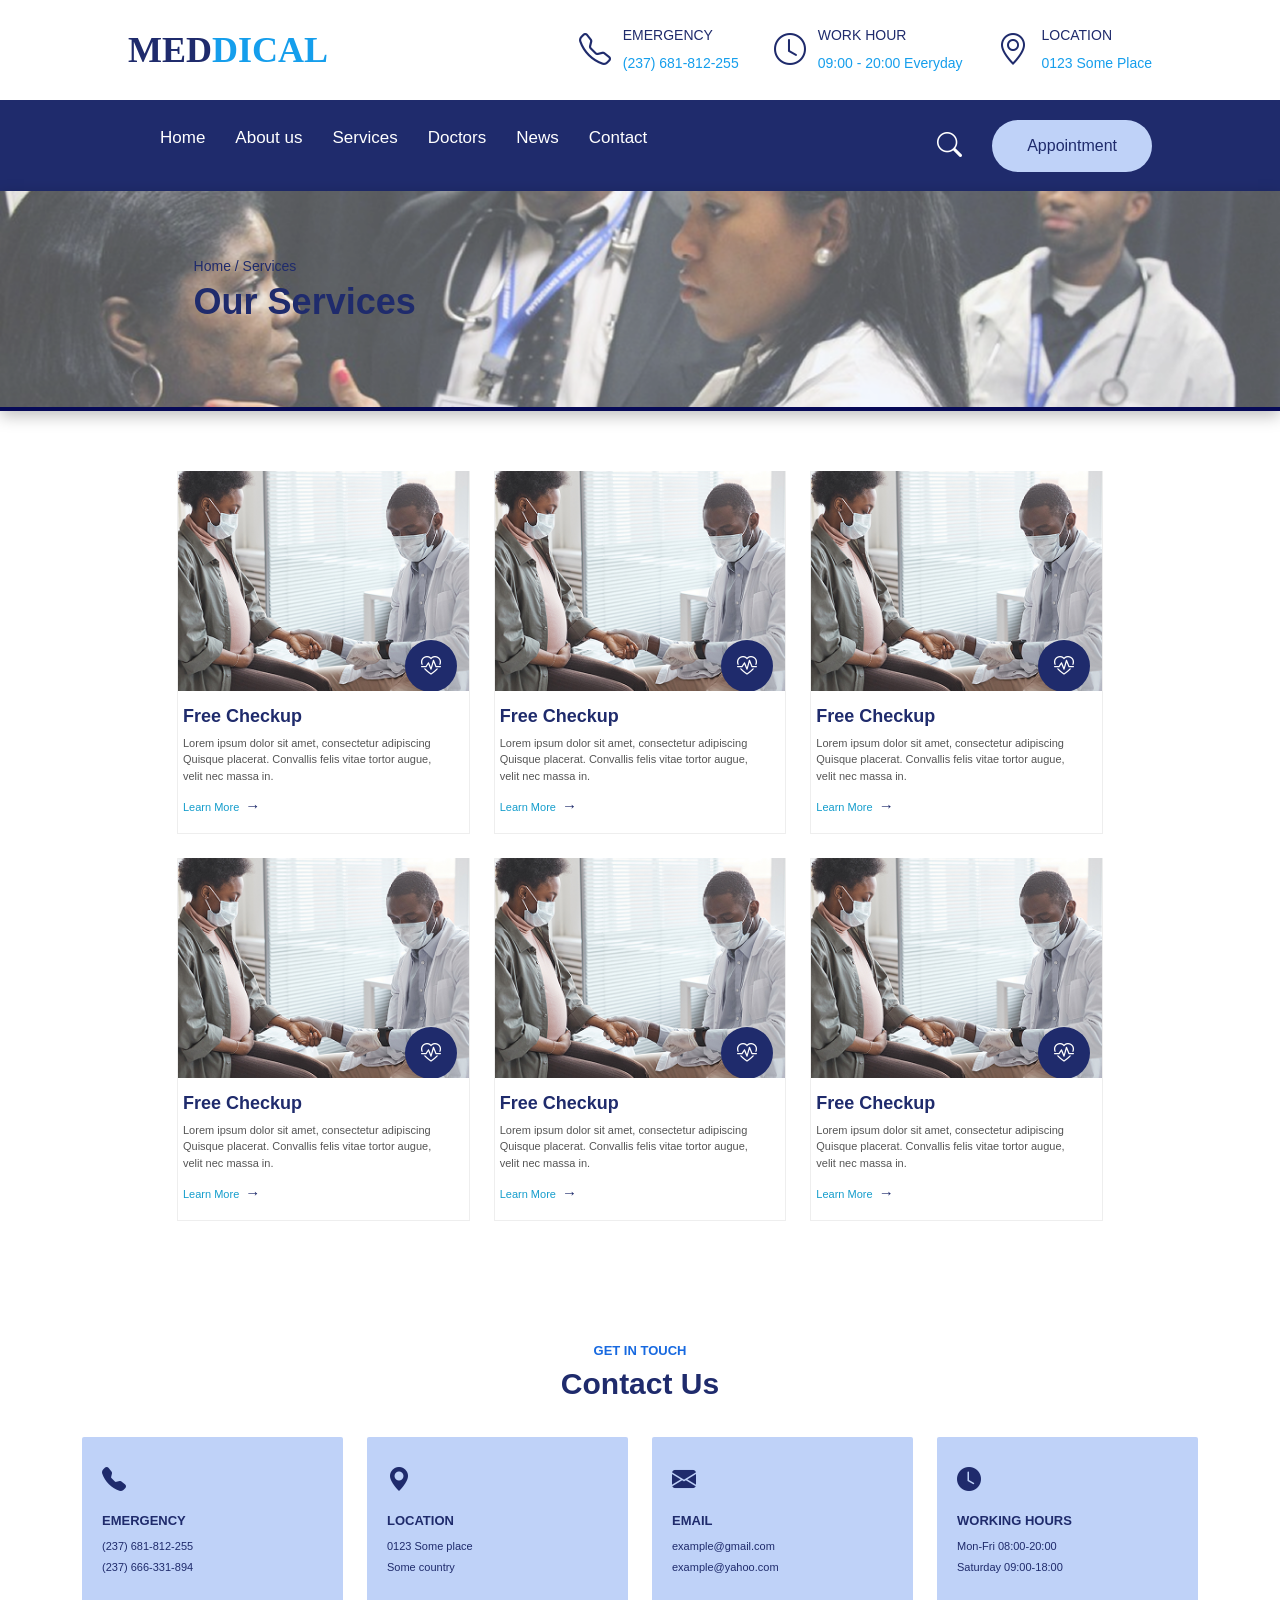
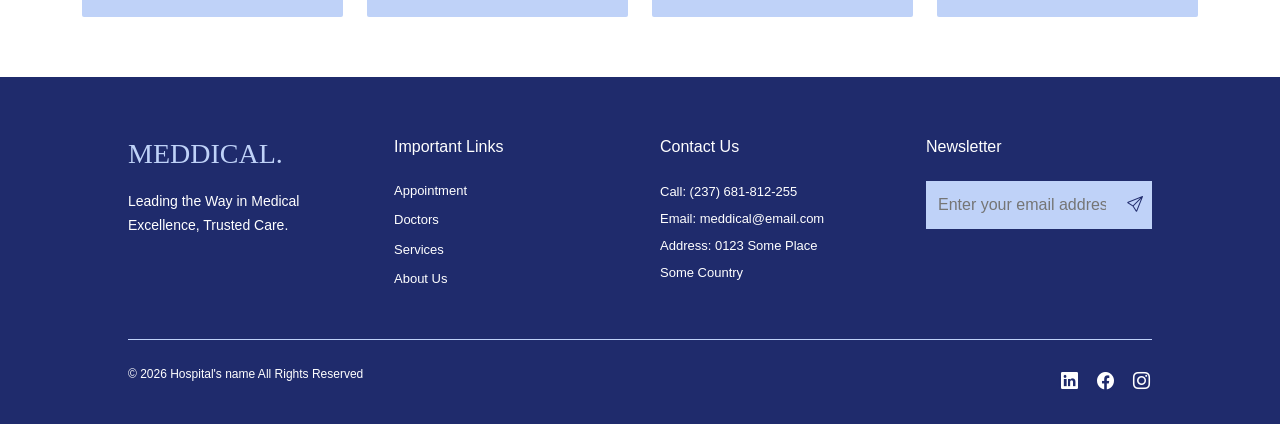
==== commit e058338f: "Upload hospital project only" ====
--- a/index.html
+++ b/index.html
@@ -1,36 +1,55 @@
-﻿<!DOCTYPE html>
+<!DOCTYPE html>
 <html lang="en">
 
 <head>
     <meta charset="UTF-8">
     <meta name="viewport" content="width=device-width, initial-scale=1.0">
 
-    <title>MEDDICAL - Home</title>
+    <title>Medical</title>
+
+    <!-- Bootstrap -->
+    <link href="https://cdn.jsdelivr.net/npm/bootstrap@5.3.3/dist/css/bootstrap.min.css" rel="stylesheet">
+
+    <!-- CSS -->
+    <link rel="stylesheet" href="style.css">
+</head>
+
+<body>
+
+    <!DOCTYPE html>
+<html lang="en">
+
+<head>
+    <meta charset="UTF-8">
+
+    <meta name="viewport" content="width=device-width, initial-scale=1.0">
+
+    <title>Hospital Shared Layout</title>
 
     <!-- Bootstrap Icons -->
     <link rel="stylesheet"
         href="https://cdn.jsdelivr.net/npm/bootstrap-icons@1.11.3/font/bootstrap-icons.min.css">
 
-    <!-- Shared CSS -->
+    <!-- CSS -->
     <link rel="stylesheet" href="css/style.css">
-
-    <!-- Home CSS -->
-    <link rel="stylesheet" href="css/home.css">
 </head>
 
 <body>
 
-    <!-- =========================
-         Top Bar
-    ========================== -->
+    <!-- Top Bar -->
 
     <header class="top-bar">
 
         <div class="top-bar-content">
+
+            <!-- Logo -->
 
             <div class="logo">
                 <span class="logo-dark">MED</span><span class="logo-blue">DICAL</span>
             </div>
+
+
+            <!-- Information -->
 
             <div class="top-info">
 
@@ -76,9 +95,7 @@
     </header>
 
 
-    <!-- =========================
-         Navbar
-    ========================== -->
+    <!-- Navbar -->
 
     <nav class="navbar">
 
@@ -87,7 +104,7 @@
             <ul class="nav-links">
 
                 <li>
-                    <a href="index.html" class="active">Home</a>
+                    <a href="index.html">Home</a>
                 </li>
 
                 <li>
@@ -129,1111 +146,512 @@
 
     </nav>
 
-
-    <!-- =========================
-         Hero
-    ========================== -->
-
-    <section class="hero">
-
-        <img src="images/hero-bg.jpg"
-            class="hero-photo"
-            alt="Doctor">
-
-        <img src="images/hero-shape.png"
-            class="hero-shape"
-            alt="">
-
-        <div class="hero-content">
-
-            <div class="hero-text">
-
-                <p class="hero-small-title">
-                    CARING FOR LIFE
-                </p>
-
-                <h1>
-                    Leading the Way
-                    <br>
-                    in Medical Excellence
-                </h1>
-
-                <a href="services.html" class="hero-btn">
-                    Our Services
-                </a>
-
-            </div>
-
+    <!-- Hero -->
+     <section class="service-hero">
+
+    <div class="hero-overlay"></div>
+
+    <div class="container">
+        <div class="hero-text">
+            <p>Home / Services</p>
+            <h1>Our Services</h1>
         </div>
-
-    </section>
-
-
-    <!-- =========================
-         Quick Links
-    ========================== -->
-
-    <section class="quick-links">
-
-        <div class="quick-links-content">
-
-            <a href="appointment.html"
-                class="quick-box quick-dark">
-
-                <span>
-                    Book an Appointment
-                </span>
-
-                <i class="bi bi-calendar3"></i>
-
-            </a>
-
-
-            <a href="doctors.html"
-                class="quick-box quick-light">
-
-                <span>
-                    Book an Appointment
-                </span>
-
-                <i class="bi bi-people"></i>
-
-            </a>
-
-
-            <a href="services.html"
-                class="quick-box quick-blue">
-
-                <span>
-                    Book an Appointment
-                </span>
-
-                <i class="bi bi-cash-stack"></i>
-
-            </a>
-
-        </div>
-
-    </section>
-
-
-    <!-- =========================
-         Welcome
-    ========================== -->
-
-    <section class="welcome">
-
-        <div class="welcome-content">
-
-            <p class="welcome-small-title">
-                WELCOME TO MEDDICAL
-            </p>
-
-            <h2>
-                A Great Place to Receive Care
-            </h2>
-
-            <p class="welcome-text">
-
-                Lorem ipsum dolor sit amet, consectetur adipiscing elit.
-                Quisque placerat scelerisque tortor ornare ornare.
-                Convallis felis vitae tortor augue. Velit nascetur
-                proin massa in. Consequat faucibus porttitor enim et.
-
-            </p>
-
-
-            <a href="about.html" class="learn-more">
-
-                Learn More
-
-                <i class="bi bi-arrow-right"></i>
-
-            </a>
-
-
-            <div class="welcome-image">
-
-                <img src="images/welcome-team.png"
-                    alt="Medical Team">
-
-                <div class="welcome-circle circle-one"></div>
-
-                <div class="welcome-circle circle-two"></div>
-
-
-                <div class="welcome-bars">
-
-                    <div class="welcome-bar bar-light"></div>
-
-                    <div class="welcome-bar bar-dark"></div>
-
-                    <div class="welcome-bar bar-blue"></div>
-
-                </div>
-
-            </div>
-
-        </div>
-
-    </section>
-
-
-    <!-- =========================
-         Our Services
-    ========================== -->
-
-    <section class="home-services">
-
-        <div class="services-wrapper">
-
-            <div class="services-heading">
-
-                <p class="services-small-title">
-                    CARE YOU CAN BELIEVE IN
-                </p>
-
-                <h2>
-                    Our Services
-                </h2>
-
-            </div>
-
-
-            <div class="services-content">
-
-
-                <div class="services-menu">
-
-                    <div class="service-menu-item">
-
-                        <i class="bi bi-heart-pulse"></i>
-
-                        <span>Free Checkup</span>
-
-                    </div>
-
-
-                    <div class="service-menu-item service-menu-active">
-
-                        <i class="bi bi-heart"></i>
-
-                        <span>Cardiogram</span>
-
-                    </div>
-
-
-                    <div class="service-menu-item">
-
-                        <i class="bi bi-droplet"></i>
-
-                        <span>Dna Testing</span>
-
-                    </div>
-
-
-                    <div class="service-menu-item">
-
-                        <i class="bi bi-bank"></i>
-
-                        <span>Blood Bank</span>
-
-                    </div>
-
-
-                    <a href="services.html"
-                        class="services-view-all">
-                        View All
-                    </a>
-
-                </div>
-
-
-                <div class="services-text">
-
-                    <h3>
-                        A passion for putting patients first.
-                    </h3>
-
-
-                    <div class="services-list">
-
-                        <div>
-
-                            <p>
-                                <span class="blue-dot"></span>
-                                A Passion for Healing
-                            </p>
-
-                            <p>
-                                <span class="blue-dot"></span>
-                                All our best
-                            </p>
-
-                            <p>
-                                <span class="blue-dot"></span>
-                                A Legacy of Excellence
-                            </p>
-
-                        </div>
-
-
-                        <div>
-
-                            <p>
-                                <span class="blue-dot"></span>
-                                5-Star Care
-                            </p>
-
-                            <p>
-                                <span class="blue-dot"></span>
-                                Believe in Us
-                            </p>
-
-                            <p>
-                                <span class="blue-dot"></span>
-                                Always Caring
-                            </p>
-
-                        </div>
-
-                    </div>
-
-
-                    <p class="service-description">
-
-                        Lorem ipsum dolor sit amet, consectetur adipiscing elit.
-                        Quisque placerat scelerisque tortor ornare ornare.
-                        Convallis felis vitae tortor augue.
-
-                    </p>
-
-
-                    <p class="service-description">
-
-                        Lorem ipsum dolor sit amet, consectetur adipiscing elit.
-                        Quisque placerat scelerisque.
-
-                    </p>
-
-                </div>
-
-
-                <div class="services-images">
-
-                    <div class="service-image-box">
-
-                        <img src="images/services-patient.jpg"
-                            alt="Doctor with patient">
-
-
-                        <div class="service-image-bars">
-
-                            <div class="image-bar image-light"></div>
-
-                            <div class="image-bar image-dark"></div>
-
-                            <div class="image-bar image-blue"></div>
-
-                        </div>
-
-                    </div>
-
-
-                    <div class="service-image-box">
-
-                        <img src="images/services-doctors.jpg"
-                            alt="Doctors">
-
-
-                        <div class="service-image-bars">
-
-                            <div class="image-bar image-light"></div>
-
-                            <div class="image-bar image-dark"></div>
-
-                            <div class="image-bar image-blue"></div>
-
-                        </div>
-
-                    </div>
-
-                </div>
-
-            </div>
-
-        </div>
-
-    </section>
-
-
-    <!-- =========================
-         Our Specialties
-    ========================== -->
-
-    <section class="specialties">
-
-        <div class="specialties-content">
-
-            <div class="specialties-heading">
-
-                <p class="specialties-small-title">
-                    ALWAYS CARING
-                </p>
-
-                <h2>
-                    Our Specialties
-                </h2>
-
-            </div>
-
-
-            <div class="specialties-grid">
-
-                <div class="specialty-card">
-                    <i class="bi bi-heart-pulse"></i>
-                    <p>Neurology</p>
-                </div>
-
-                <div class="specialty-card specialty-active">
-                    <i class="bi bi-heart-pulse"></i>
-                    <p>Bones</p>
-                </div>
-
-                <div class="specialty-card">
-                    <i class="bi bi-heart-pulse"></i>
-                    <p>Oncology</p>
-                </div>
-
-                <div class="specialty-card">
-                    <i class="bi bi-heart-pulse"></i>
-                    <p>Otorhinolaryngology</p>
-                </div>
-
-                <div class="specialty-card">
-                    <i class="bi bi-heart-pulse"></i>
-                    <p>Ophthalmology</p>
-                </div>
-
-                <div class="specialty-card">
-                    <i class="bi bi-heart-pulse"></i>
-                    <p>Cardiovascular</p>
-                </div>
-
-                <div class="specialty-card">
-                    <i class="bi bi-heart-pulse"></i>
-                    <p>Pulmonology</p>
-                </div>
-
-                <div class="specialty-card">
-                    <i class="bi bi-heart-pulse"></i>
-                    <p>Renal Medicine</p>
-                </div>
-
-                <div class="specialty-card">
-                    <i class="bi bi-heart-pulse"></i>
-                    <p>Gastroenterology</p>
-                </div>
-
-                <div class="specialty-card">
-                    <i class="bi bi-heart-pulse"></i>
-                    <p>Urology</p>
-                </div>
-
-                <div class="specialty-card">
-                    <i class="bi bi-heart-pulse"></i>
-                    <p>Dermatology</p>
-                </div>
-
-                <div class="specialty-card">
-                    <i class="bi bi-heart-pulse"></i>
-                    <p>Gynaecology</p>
-                </div>
-
-            </div>
-
-        </div>
-
-    </section>
-
-
-    <!-- =========================
-         Book an Appointment
-    ========================== -->
-
-    <section class="home-appointment">
-
-        <img src="images/appointment-bg.jpg"
-            class="appointment-background"
-            alt="">
-
-
-        <div class="appointment-overlay"></div>
-
-
-        <div class="appointment-content">
-
-            <div class="appointment-text">
-
-                <h2>
-                    Book an appointment
-                </h2>
-
-                <p>
-                    Lorem ipsum dolor sit amet, consectetur adipiscing elit.
-                    Quisque placerat scelerisque tortor ornare ornare.
-                </p>
-
-            </div>
-
-
-            <form class="appointment-form">
-
-                <div class="appointment-fields">
-
-                    <input type="text"
-                        placeholder="Name">
-
-                    <select>
-                        <option>Gender</option>
-                        <option>Male</option>
-                        <option>Female</option>
-                    </select>
-
-                    <input type="email"
-                        placeholder="Email">
-
-                    <input type="tel"
-                        placeholder="Phone">
-
-                    <input type="date">
-
-                    <input type="time">
-
-                    <select>
-                        <option>Doctor</option>
-                        <option>Doctor 1</option>
-                        <option>Doctor 2</option>
-                    </select>
-
-                    <select>
-                        <option>Department</option>
-                        <option>Neurology</option>
-                        <option>Cardiology</option>
-                    </select>
-
-                </div>
-
-
-                <button type="submit">
-                    SUBMIT
-                </button>
-
-            </form>
-
-        </div>
-
-    </section>
-
-
-    <!-- =========================
-         Our Doctors
-    ========================== -->
-
-    <section class="home-doctors">
-
-        <div class="doctors-content">
-
-            <div class="doctors-heading">
-
-                <p class="doctors-small-title">
-                    TRUSTED CARE
-                </p>
-
-                <h2>
-                    Our Doctors
-                </h2>
-
-            </div>
-
-
-            <div class="doctors-cards">
-
-                <div class="doctor-card">
-
-                    <img src="images/doctor-1.jpg"
-                        alt="Doctor">
-
-
-                    <div class="doctor-info">
-
-                        <p class="doctor-specialty">
-                            NEUROLOGY
-                        </p>
-
-
-                        <div class="doctor-social">
-
-                            <a href="#">
-                                <i class="bi bi-linkedin"></i>
-                            </a>
-
-                            <a href="#">
-                                <i class="bi bi-facebook"></i>
-                            </a>
-
-                            <a href="#">
-                                <i class="bi bi-instagram"></i>
-                            </a>
-
-                        </div>
-
-                    </div>
-
-
-                    <a href="doctors.html"
-                        class="doctor-profile">
-                        View Profile
-                    </a>
-
-                </div>
-
-
-                <div class="doctor-card">
-
-                    <img src="images/doctor-2.jpg"
-                        alt="Doctor">
-
-
-                    <div class="doctor-info">
-
-                        <p class="doctor-specialty">
-                            NEUROLOGY
-                        </p>
-
-
-                        <div class="doctor-social">
-
-                            <a href="#">
-                                <i class="bi bi-linkedin"></i>
-                            </a>
-
-                            <a href="#">
-                                <i class="bi bi-facebook"></i>
-                            </a>
-
-                            <a href="#">
-                                <i class="bi bi-instagram"></i>
-                            </a>
-
-                        </div>
-
-                    </div>
-
-
-                    <a href="doctors.html"
-                        class="doctor-profile">
-                        View Profile
-                    </a>
-
-                </div>
-
-
-                <div class="doctor-card">
-
-                    <img src="images/doctor-3.jpg"
-                        alt="Doctor">
-
-
-                    <div class="doctor-info">
-
-                        <p class="doctor-specialty">
-                            NEUROLOGY
-                        </p>
-
-
-                        <div class="doctor-social">
-
-                            <a href="#">
-                                <i class="bi bi-linkedin"></i>
-                            </a>
-
-                            <a href="#">
-                                <i class="bi bi-facebook"></i>
-                            </a>
-
-                            <a href="#">
-                                <i class="bi bi-instagram"></i>
-                            </a>
-
-                        </div>
-
-                    </div>
-
-
-                    <a href="doctors.html"
-                        class="doctor-profile">
-                        View Profile
-                    </a>
-
-                </div>
-
-            </div>
-
-
-            <div class="doctor-dots">
-
-                <span></span>
-
-                <span class="active-dot"></span>
-
-                <span></span>
-
-            </div>
-
-        </div>
-
-    </section>
-
-
-    <!-- =========================
-         News
-    ========================== -->
-
-    <section class="home-news">
-
-        <div class="news-content">
-
-            <div class="news-heading">
-
-                <p class="news-small-title">
-                    BETTER INFORMATION, BETTER HEALTH
-                </p>
-
-                <h2>
-                    News
-                </h2>
-
-            </div>
-
-
-            <div class="news-grid">
-
-
-                <div class="news-card">
-
-                    <img src="images/news-image.jpg"
-                        alt="Medical News">
-
-
-                    <div class="news-card-info">
-
-                        <p class="news-date">
-                            Monday 05, September 2021 | By Author
-                        </p>
-
-                        <h3>
-                            This Article's Title goes Here,
-                            but not too long.
-                        </h3>
-
-
-                        <div class="news-stats">
-
-                            <span>
-                                <i class="bi bi-eye"></i>
-                                68
-                            </span>
-
-                            <span>
-                                <i class="bi bi-heart"></i>
-                                86
-                            </span>
-
-                        </div>
-
-                    </div>
-
-                </div>
-
-
-                <div class="news-card">
-
-                    <img src="images/news-image.jpg"
-                        alt="Medical News">
-
-
-                    <div class="news-card-info">
-
-                        <p class="news-date">
-                            Monday 05, September 2021 | By Author
-                        </p>
-
-                        <h3>
-                            This Article's Title goes Here,
-                            but not too long.
-                        </h3>
-
-
-                        <div class="news-stats">
-
-                            <span>
-                                <i class="bi bi-eye"></i>
-                                68
-                            </span>
-
-                            <span>
-                                <i class="bi bi-heart"></i>
-                                86
-                            </span>
-
-                        </div>
-
-                    </div>
-
-                </div>
-
-
-                <div class="news-card">
-
-                    <img src="images/news-image.jpg"
-                        alt="Medical News">
-
-
-                    <div class="news-card-info">
-
-                        <p class="news-date">
-                            Monday 05, September 2021 | By Author
-                        </p>
-
-                        <h3>
-                            This Article's Title goes Here,
-                            but not too long.
-                        </h3>
-
-
-                        <div class="news-stats">
-
-                            <span>
-                                <i class="bi bi-eye"></i>
-                                68
-                            </span>
-
-                            <span>
-                                <i class="bi bi-heart"></i>
-                                86
-                            </span>
-
-                        </div>
-
-                    </div>
-
-                </div>
-
-
-                <div class="news-card">
-
-                    <img src="images/news-image.jpg"
-                        alt="Medical News">
-
-
-                    <div class="news-card-info">
-
-                        <p class="news-date">
-                            Monday 05, September 2021 | By Author
-                        </p>
-
-                        <h3>
-                            This Article's Title goes Here,
-                            but not too long.
-                        </h3>
-
-
-                        <div class="news-stats">
-
-                            <span>
-                                <i class="bi bi-eye"></i>
-                                68
-                            </span>
-
-                            <span>
-                                <i class="bi bi-heart"></i>
-                                86
-                            </span>
-
-                        </div>
-
-                    </div>
-
-                </div>
-
-            </div>
-
-
-            <div class="news-dots">
-
-                <span></span>
-
-                <span class="news-active-dot"></span>
-
-                <span></span>
-
-            </div>
-
-        </div>
-
-    </section>
-
-
-    <!-- =========================
-         Get In Touch
-    ========================== -->
-
-    <section class="home-contact">
-
-        <div class="home-contact-content">
-
-
-            <!-- Heading -->
-
-            <div class="home-contact-heading">
-
-                <p>
-                    GET IN TOUCH
-                </p>
-
-                <h2>
-                    Contact
-                </h2>
-
-            </div>
-
-
-            <!-- Contact Cards -->
-
-            <div class="home-contact-cards">
-
-
-                <!-- Emergency -->
-
-                <div class="home-contact-card">
-
-                    <i class="bi bi-telephone"></i>
-
-                    <h3>
-                        EMERGENCY
-                    </h3>
-
-                    <p>
-                        (237) 681-812-255
-                    </p>
-
-                    <p>
-                        (237) 666-331-894
-                    </p>
-
-                </div>
-
-
-                <!-- Location -->
-
-                <div class="home-contact-card contact-card-active">
-
-                    <i class="bi bi-geo-alt"></i>
-
-                    <h3>
-                        LOCATION
-                    </h3>
-
-                    <p>
-                        0123 Some place
-                    </p>
-
-                    <p>
-                        9876 Some country
-                    </p>
-
-                </div>
-
-
-                <!-- Email -->
-
-                <div class="home-contact-card">
-
-                    <i class="bi bi-envelope"></i>
-
-                    <h3>
-                        EMAIL
-                    </h3>
-
-                    <p>
-                        finedine@gmail.com
-                    </p>
-
-                    <p>
-                        mybeds@gmail.com
-                    </p>
-
-                </div>
-
-
-                <!-- Working Hours -->
-
-                <div class="home-contact-card">
-
-                    <i class="bi bi-clock"></i>
-
-                    <h3>
-                        WORKING HOURS
-                    </h3>
-
-                    <p>
-                        Mon-Sat 09:00-20:00
-                    </p>
-
-                    <p>
-                        Sunday Emergency only
-                    </p>
-
-                </div>
-
-
-            </div>
-
-        </div>
-
-    </section>
-
-    <!-- Footer -->
-
-    <footer class="footer">
-
-        <div class="footer-content">
-
-
-            <!-- Footer Top -->
-
-            <div class="footer-top">
-
-
-                <!-- Hospital Info -->
-
-                <div class="footer-column footer-about">
-
-                    <h2>
-                        MEDDICAL.
-                    </h2>
-
-                    <p>
-                        Leading the Way in Medical
-                        Excellence, Trusted Care.
-                    </p>
-
-                </div>
-
-
-                <!-- Important Links -->
-
-                <div class="footer-column">
-
-                    <h3>
-                        Important Links
-                    </h3>
-
-                    <a href="appointment.html">Appointment</a>
-                    <a href="doctors.html">Doctors</a>
-                    <a href="services.html">Services</a>
-                    <a href="about.html">About Us</a>
-
-                </div>
-
-
-                <!-- Contact Us -->
-
-                <div class="footer-column">
-
-                    <h3>
-                        Contact Us
-                    </h3>
-
-                    <p>
-                        Call: (237) 681-812-255
-                    </p>
-
-                    <p>
-                        Email: meddical@email.com
-                    </p>
-
-                    <p>
-                        Address: 0123 Some Place
-                    </p>
-
-                    <p>
-                        Some Country
-                    </p>
-
-                </div>
-
-
-                <!-- Newsletter -->
-
-                <div class="footer-column newsletter">
-
-                    <h3>
-                        Newsletter
-                    </h3>
-
-                    <div class="newsletter-box">
-
-                        <input type="email" placeholder="Enter your email address">
-
-                        <button>
-                            <i class="bi bi-send"></i>
-                        </button>
-
-                    </div>
-
-                </div>
-
-            </div>
-
-
-            <!-- Footer Line -->
-
-            <div class="footer-line"></div>
-
-
-            <!-- Footer Bottom -->
-
-            <div class="footer-bottom">
-
-                <p>
-                    2026 Hospital's name All Rights Reserved
-                </p>
-
-
-                <div class="social-icons">
-
-                    <a href="#">
-                        <i class="bi bi-linkedin"></i>
-                    </a>
-
-                    <a href="#">
-                        <i class="bi bi-facebook"></i>
-                    </a>
-
-                    <a href="#">
-                        <i class="bi bi-instagram"></i>
-                    </a>
-
-                </div>
-
-            </div>
-
-        </div>
-
-    </footer>
-    <script src="js/home.js"></script>
+    </div>
+
+</section>
+
+<!-- ================= SERVICES / CARDS ================= -->
+
+<section class="services-section">
+
+<div class="container">
+
+<div class="row g-4">
+
+
+<!-- Card 1 -->
+<div class="col-lg-4 col-md-6 col-sm-12">
+
+<div class="service-card">
+
+<div class="image-box">
+
+    <img src="image/card1.jpg.png" alt="Free Checkup">
+
+    <div class="blue-overlay"></div>
+
+    <button class="card-icon" onclick="showOverlay(this)">
+        <i class="bi bi-heart-pulse"></i>
+    </button>
+
+</div>
+
+<div class="card-content">
+
+    <h3>Free Checkup</h3>
+
+    <p>
+        Lorem ipsum dolor sit amet,
+        consectetur adipiscing Quisque placerat.
+        Convallis felis vitae tortor augue,
+        velit nec massa in.
+    </p>
+
+    <a href="#">
+        Learn More <span>→</span>
+    </a>
+
+</div>
+
+</div>
+
+</div>
+
+
+<!-- Card 2 -->
+<div class="col-lg-4 col-md-6 col-sm-12">
+
+<div class="service-card">
+
+<div class="image-box">
+
+    <img src="image/card2.jpg.png" alt="Free Checkup">
+
+    <div class="blue-overlay"></div>
+
+    <button class="card-icon" onclick="showOverlay(this)">
+        <i class="bi bi-heart-pulse"></i>
+    </button>
+
+</div>
+
+<div class="card-content">
+
+    <h3>Free Checkup</h3>
+
+    <p>
+        Lorem ipsum dolor sit amet,
+        consectetur adipiscing Quisque placerat.
+        Convallis felis vitae tortor augue,
+        velit nec massa in.
+    </p>
+
+    <a href="#">
+        Learn More <span>→</span>
+    </a>
+
+</div>
+
+</div>
+
+</div>
+
+
+<!-- Card 3 -->
+<div class="col-lg-4 col-md-6 col-sm-12">
+
+<div class="service-card">
+
+<div class="image-box">
+
+    <img src="image/card3.jpg.png" alt="Free Checkup">
+
+    <div class="blue-overlay"></div>
+
+    <button class="card-icon" onclick="showOverlay(this)">
+        <i class="bi bi-heart-pulse"></i>
+    </button>
+
+</div>
+
+<div class="card-content">
+
+    <h3>Free Checkup</h3>
+
+    <p>
+        Lorem ipsum dolor sit amet,
+        consectetur adipiscing Quisque placerat.
+        Convallis felis vitae tortor augue,
+        velit nec massa in.
+    </p>
+
+    <a href="#">
+        Learn More <span>→</span>
+    </a>
+
+</div>
+
+</div>
+
+</div>
+
+
+<!-- Card 4 -->
+<div class="col-lg-4 col-md-6 col-sm-12">
+
+<div class="service-card">
+
+<div class="image-box">
+
+    <img src="image/card4.jpg.png" alt="Free Checkup">
+
+    <div class="blue-overlay"></div>
+
+    <button class="card-icon" onclick="showOverlay(this)">
+        <i class="bi bi-heart-pulse"></i>
+    </button>
+
+</div>
+
+<div class="card-content">
+
+    <h3>Free Checkup</h3>
+
+    <p>
+        Lorem ipsum dolor sit amet,
+        consectetur adipiscing Quisque placerat.
+        Convallis felis vitae tortor augue,
+        velit nec massa in.
+    </p>
+
+    <a href="#">
+        Learn More <span>→</span>
+    </a>
+
+</div>
+
+</div>
+
+</div>
+
+
+<!-- Card 5 -->
+<div class="col-lg-4 col-md-6 col-sm-12">
+
+<div class="service-card">
+
+<div class="image-box">
+
+    <img src="image/card5.jpg.png" alt="Free Checkup">
+
+    <div class="blue-overlay"></div>
+
+    <button class="card-icon" onclick="showOverlay(this)">
+        <i class="bi bi-heart-pulse"></i>
+    </button>
+
+</div>
+
+<div class="card-content">
+
+    <h3>Free Checkup</h3>
+
+    <p>
+        Lorem ipsum dolor sit amet,
+        consectetur adipiscing Quisque placerat.
+        Convallis felis vitae tortor augue,
+        velit nec massa in.
+    </p>
+
+    <a href="#">
+        Learn More <span>→</span>
+    </a>
+
+</div>
+
+</div>
+
+</div>
+
+
+<!-- Card 6 -->
+<div class="col-lg-4 col-md-6 col-sm-12">
+
+<div class="service-card">
+
+<div class="image-box">
+
+    <img src="image/card6.jpg.png" alt="Free Checkup">
+
+    <div class="blue-overlay"></div>
+
+    <button class="card-icon" onclick="showOverlay(this)">
+        <i class="bi bi-heart-pulse"></i>
+    </button>
+
+</div>
+
+<div class="card-content">
+
+    <h3>Free Checkup</h3>
+
+    <p>
+        Lorem ipsum dolor sit amet,
+        consectetur adipiscing Quisque placerat.
+        Convallis felis vitae tortor augue,
+        velit nec massa in.
+    </p>
+
+    <a href="#">
+        Learn More <span>→</span>
+    </a>
+
+</div>
+
+</div>
+
+</div>
+
+</div>
+
+</div>
+
+</section>
+
+
+
+<!-- ================= CONTACT ================= -->
+
+<section class ="contact-section">
+
+<div class="container">
+
+<div class="contact-title">
+
+<p>GET IN TOUCH</p>
+
+<h2>Contact Us</h2>
+
+</div>
+
+
+<div class="row g-4">
+
+
+<!-- Emergency -->
+<div class="col-lg-3 col-md-6 col-sm-12">
+
+<div class="contact-card">
+
+<div class="contact-icon">
+    <i class="bi bi-telephone-fill"></i>
+</div>
+
+<h4>EMERGENCY</h4>
+
+<p>(237) 681-812-255</p>
+
+<p>(237) 666-331-894</p>
+
+</div>
+
+</div>
+
+
+<!-- Location -->
+<div class="col-lg-3 col-md-6 col-sm-12">
+
+<div class="contact-card">
+
+<div class="contact-icon">
+    <i class="bi bi-geo-alt-fill"></i>
+</div>
+
+<h4>LOCATION</h4>
+
+<p>0123 Some place</p>
+
+<p>Some country</p>
+
+</div>
+
+</div>
+
+
+<!-- Email -->
+<div class="col-lg-3 col-md-6 col-sm-12">
+
+<div class="contact-card">
+
+<div class="contact-icon">
+    <i class="bi bi-envelope-fill"></i>
+</div>
+
+<h4>EMAIL</h4>
+
+<p>example@gmail.com</p>
+
+<p>example@yahoo.com</p>
+
+</div>
+
+</div>
+
+
+<!-- Working Hours -->
+<div class="col-lg-3 col-md-6 col-sm-12">
+
+<div class="contact-card">
+
+<div class="contact-icon">
+    <i class="bi bi-clock-fill"></i>
+</div>
+
+<h4>WORKING HOURS</h4>
+
+<p>Mon-Fri 08:00-20:00</p>
+
+<p>Saturday 09:00-18:00</p>
+
+</div>
+
+</div>
+
+
+</div>
+
+</div>
+
+</section>
+
+
+<!-- Footer -->
+
+<footer class="footer">
+
+<div class="footer-content">
+
+
+<!-- Footer Top -->
+
+<div class="footer-top">
+
+
+<!-- Hospital Info -->
+
+<div class="footer-column footer-about">
+
+<h2>
+    MEDDICAL.
+</h2>
+
+<p>
+    Leading the Way in Medical
+    Excellence, Trusted Care.
+</p>
+
+</div>
+
+
+<!-- Important Links -->
+
+<div class="footer-column">
+
+<h3>
+    Important Links
+</h3>
+
+<a href="appointment.html">Appointment</a>
+<a href="doctors.html">Doctors</a>
+<a href="services.html">Services</a>
+<a href="about.html">About Us</a>
+
+</div>
+
+
+<!-- Contact Us -->
+
+<div class="footer-column">
+
+<h3>
+    Contact Us
+</h3>
+
+<p>
+    Call: (237) 681-812-255
+</p>
+
+<p>
+    Email: meddical@email.com
+</p>
+
+<p>
+    Address: 0123 Some Place
+</p>
+
+<p>
+    Some Country
+</p>
+
+</div>
+
+
+<!-- Newsletter -->
+
+<div class="footer-column newsletter">
+
+<h3>
+    Newsletter
+</h3>
+
+<div class="newsletter-box">
+
+    <input type="email" placeholder="Enter your email address">
+
+    <button>
+        <i class="bi bi-send"></i>
+    </button>
+
+</div>
+
+</div>
+
+</div>
+
+
+<!-- Footer Line -->
+
+<div class="footer-line"></div>
+
+
+<!-- Footer Bottom -->
+
+<div class="footer-bottom">
+
+<p>
+© 2026 Hospital's name All Rights Reserved
+</p>
+
+
+<div class="social-icons">
+
+<a href="#">
+    <i class="bi bi-linkedin"></i>
+</a>
+
+<a href="#">
+    <i class="bi bi-facebook"></i>
+</a>
+
+<a href="#">
+    <i class="bi bi-instagram"></i>
+</a>
+
+</div>
+
+</div>
+
+</div>
+
+</footer>
+
+
+<!-- Bootstrap JS -->
+<script src="https://cdn.jsdelivr.net/npm/bootstrap@5.3.3/dist/js/bootstrap.bundle.min.js"></script>
+
+<!-- JavaScript -->
+<script src="script.js"></script>
+
 </body>
 
 </html>
--- a/style.css
+++ b/style.css
@@ -0,0 +1,1133 @@
+:root {
+    --main-color: #1f2b6c;
+}
+
+
+
+
+*{
+    margin: 0;
+    padding: 0;
+    box-sizing: border-box;
+}
+
+body {
+    font-family: Arial, sans-serif;
+}
+
+
+/* =================================
+   Top Bar
+================================= */
+
+.top-bar {
+    background-color: #ffffff;
+}
+
+.top-bar-content {
+    width: 80%;
+    max-width: 1200px;
+    min-height: 100px;
+
+    margin: auto;
+
+    display: flex;
+    justify-content: space-between;
+    align-items: center;
+}
+
+
+/* Logo */
+
+.logo {
+    font-family: Georgia, serif;
+
+    font-size: 36px;
+    font-weight: bold;
+}
+
+.logo-dark {
+    color: #1f2b6c;
+}
+
+.logo-blue {
+    color: #159eec;
+}
+
+
+/* Information */
+
+.top-info {
+    display: flex;
+    align-items: center;
+    gap: 35px;
+}
+
+.info-item {
+    display: flex;
+    align-items: center;
+    gap: 12px;
+}
+
+.info-item i {
+    color: #1f2b6c;
+    font-size: 32px;
+}
+
+.info-item p {
+    color: #1f2b6c;
+
+    font-size: 14px;
+
+    margin-bottom: 5px;
+}
+
+.info-item span {
+    color: #159eec;
+
+    font-size: 14px;
+}
+
+
+/* =================================
+   Navbar
+================================= */
+
+.navbar {
+    background-color: #1f2b6c;
+}
+
+.navbar-content {
+    width: 80%;
+    max-width: 1200px;
+    min-height: 75px;
+
+    margin: auto;
+
+    display: flex;
+    justify-content: space-between;
+    align-items: center;
+}
+
+
+/* Links */
+
+.nav-links {
+    list-style: none;
+
+    display: flex;
+    align-items: center;
+
+    gap: 30px;
+}
+
+.nav-links a {
+    color: #ffffff;
+
+    text-decoration: none;
+
+    font-size: 17px;
+}
+
+
+/* Right Side */
+
+.nav-right {
+    display: flex;
+    align-items: center;
+
+    gap: 30px;
+}
+
+.search-icon {
+    color: #ffffff;
+
+    font-size: 25px;
+
+    text-decoration: none;
+}
+
+.appointment-btn {
+    background-color: #bfd2f8;
+    color: #1f2b6c;
+
+    text-decoration: none;
+
+    padding: 14px 35px;
+
+    border-radius: 30px;
+
+    font-size: 16px;
+}
+
+
+/* =================================
+   Testing Space
+================================= */
+
+.page-space {
+    height: 350px;
+}
+
+/* Hero*/
+
+.service-hero {
+    height: 220px;
+    background-image: url("image/hero1.jpg.png");
+    background-size: cover;
+    background-position: center;
+    position: relative;
+
+    border-bottom: 4px solid #070a58;
+    box-shadow: 0 5px 15px rgba(0, 0, 0, 0.25);
+}
+
+.page2 .service-hero {
+    background-image: url("image/hero2. jpg.png");
+}
+
+/* الطبقة الشفافة فوق الصورة */
+.hero-overlay {
+    position: absolute;
+    top: 0;
+    left: 0;
+    width: 100%;
+    height: 100%;
+
+    background: rgba(245, 245, 249, 0.35);
+}
+
+/* الكلام */
+.hero-text {
+    position: relative;
+    z-index: 2;
+    padding-top: 65px;
+    margin-left: 10%;
+}
+
+.hero-text p {
+    color: var(--main-color);
+    font-size: 14px;
+    margin-bottom: 3px;
+}
+
+.hero-text h1 {
+    color: var(--main-color);
+    font-size: 36px;
+    font-weight: bold;
+    margin: 0;
+}
+
+
+
+
+/* ================================================= */
+/*                  SERVICES                         */
+/* ================================================= */
+
+.services-section {
+    padding: 60px 0;
+    background-color: #ffffff;
+}
+
+
+.services-section .container {
+    max-width: 950px;
+}
+
+
+/* ================================================= */
+/*                    CARD                           */
+/* ================================================= */
+
+    .service-card {
+    background-color: #ffffff;
+
+    border-left: 1px solid #eeeeee;
+    border-right: 1px solid #eeeeee;
+    border-bottom: 1px solid #eeeeee;
+}
+
+
+
+/* ================================================= */
+/*                  IMAGE BOX                        */
+/* ================================================= */
+
+.image-box {
+    position: relative;
+    height: 220px;
+    overflow: hidden;
+}
+
+.image-box img {
+    width: 100%;
+    height: 100%;
+    object-fit: cover;
+}
+
+
+/* ================================================= */
+/*                BLUE OVERLAY                       */
+/* ================================================= */
+
+.blue-overlay {
+    position: absolute;
+
+    top: 0;
+    left: 0;
+
+    width: 100%;
+    height: 100%;
+
+    background-color: var(--main-color);
+
+    opacity: 0;
+
+    transition: 0.3s;
+
+    pointer-events: none;
+
+    z-index: 1;
+}
+
+
+/* تظهر الشاشة الزرقاء */
+
+.blue-overlay.active {
+    opacity: 0.85;
+}
+
+
+/* ================================================= */
+/*              BLUE ROUND ICON                      */
+/* ================================================= */
+
+.card-icon {
+    position: absolute;
+
+    right: 12px;
+    bottom: -1px;
+
+    width: 52px;
+    height: 52px;
+
+    border-radius: 50%;
+
+    border: none;
+
+    background-color: var(--main-color);
+
+    color: white;
+
+    display: flex;
+    justify-content: center;
+    align-items: center;
+
+    font-size: 20px;
+
+    cursor: pointer;
+
+    z-index: 3;
+
+    transition: 0.3s;
+}
+
+
+/* ================================================= */
+/*        ICON WHEN BLUE SCREEN IS ACTIVE            */
+/* ================================================= */
+
+.card-icon.overlay-icon {
+
+    right: 50%;
+    bottom: 50%;
+
+    transform: translate(50%, 50%);
+
+    width: 60px;
+    height: 60px;
+
+    background-color: transparent;
+
+    color: white;
+
+    font-size: 30px;
+
+    z-index: 4;
+}
+
+
+/* ================================================= */
+/*                CARD CONTENT                       */
+/* ================================================= */
+
+.card-content {
+    padding: 15px 5px;
+}
+
+
+/* Card title */
+
+.card-content h3 {
+    color: var(--main-color);
+
+    font-size: 18px;
+
+    font-weight: 600;
+
+    margin-bottom: 7px;
+}
+
+
+/* Card paragraph */
+
+.card-content p {
+    color: #555555;
+
+    font-size: 11px;
+
+    line-height: 1.5;
+
+    margin-bottom: 10px;
+
+    max-width: 250px;
+}
+
+
+/* Learn More */
+
+.card-content a {
+    text-decoration: none;
+
+    color: #159dcc;
+
+    font-size: 11px;
+
+    font-weight: 500;
+}
+
+.card-content a span {
+     color: var(--main-color);
+    font-size: 15px;
+    margin-left: 3px;
+    display: inline-block;
+    transition: transform 0.3s ease;
+}
+
+
+
+
+
+/* ================================================= */
+/*                    CONTACT                        */
+/* ================================================= */
+
+.contact-section {
+    padding: 60px 0;
+
+    background-color: #ffffff;
+}
+
+
+/* Contact title */
+
+.contact-title {
+    text-align: center;
+
+    margin-bottom: 35px;
+}
+
+.contact-title p {
+    color: #1769e0;
+
+    font-size: 13px;
+
+    font-weight: 600;
+
+    margin-bottom: 5px;
+}
+
+.contact-title h2 {
+
+     color: var(--main-color);
+
+    font-size: 30px;
+
+    font-weight: 700;
+}
+
+
+/* ================================================= */
+/*                CONTACT CARD                       */
+/* ================================================= */
+
+.contact-card {
+    min-height: 180px;
+
+    padding: 25px 20px;
+
+    background-color: #BFD2F8;
+
+    color: var(--main-color);
+
+    border-radius: 2px;
+
+    transition: 0.3s;
+}
+
+
+/* لما أقف بالماوس */
+
+.contact-card:hover {
+    background-color: var(--main-color);
+
+    color: white;
+}
+
+
+/* ================================================= */
+/*               CONTACT ICON                        */
+/* ================================================= */
+
+.contact-icon {
+    font-size: 24px;
+
+    margin-bottom: 15px;
+
+    color: var(--main-color);
+
+    transition: 0.3s;
+}
+
+
+
+
+.contact-card:hover .contact-icon {
+    color: white;
+}
+
+
+/* ================================================= */
+/*              CONTACT TEXT                         */
+/* ================================================= */
+
+.contact-card h4 {
+    font-size: 13px;
+
+    font-weight: 700;
+
+    margin-bottom: 10px;
+}
+
+.contact-card p {
+    font-size: 11px;
+
+    margin: 4px 0;
+}
+
+
+/* ================================================= */
+/*                  RESPONSIVE                       */
+/* ================================================= */
+
+@media (max-width: 768px) {
+
+    .services-section {
+        padding: 40px 15px;
+    }
+
+    .services-section .container {
+        max-width: 100%;
+    }
+
+    .image-box {
+        height: 230px;
+    }
+
+    .contact-section {
+        padding: 40px 15px;
+    }
+
+}
+ 
+
+/* =================================
+   Footer
+================================= */
+
+.footer {
+    background-color: #1f2b6c;
+    color: #ffffff;
+
+    padding: 60px 0 25px;
+}
+
+.footer-content {
+    width: 80%;
+    max-width: 1200px;
+
+    margin: auto;
+}
+
+
+/* Footer Top */
+
+.footer-top {
+    display: flex;
+    justify-content: space-between;
+
+    gap: 40px;
+}
+
+.footer-column {
+    width: 23%;
+
+    display: flex;
+    flex-direction: column;
+}
+
+.footer-column h3 {
+    font-size: 16px;
+
+    margin-bottom: 25px;
+}
+
+.footer-column p {
+    font-size: 13px;
+
+    line-height: 1.7;
+
+    margin-bottom: 5px;
+}
+
+.footer-column a {
+    color: #ffffff;
+
+    text-decoration: none;
+
+    font-size: 13px;
+
+    margin-bottom: 10px;
+}
+
+
+/* Footer Logo */
+
+.footer-about h2 {
+    color: #bfd2f8;
+
+    font-family: Georgia, serif;
+
+    font-size: 28px;
+
+    margin-bottom: 20px;
+}
+
+.footer-about p {
+    font-size: 14px;
+
+    line-height: 1.7;
+}
+
+
+/* Newsletter */
+
+.newsletter-box {
+    width: 100%;
+
+    display: flex;
+}
+
+.newsletter-box input {
+    width: 85%;
+
+    padding: 12px;
+
+    border: none;
+    outline: none;
+
+    background-color: #bfd2f8;
+    color: #1f2b6c;
+}
+
+.newsletter-box button {
+    width: 15%;
+
+    border: none;
+
+    background-color: #bfd2f8;
+    color: #1f2b6c;
+
+    cursor: pointer;
+}
+
+
+/* Footer Line */
+
+.footer-line {
+    height: 1px;
+
+    background-color: #bfd2f8;
+
+    margin: 40px 0 25px;
+}
+
+
+/* Footer Bottom */
+
+.footer-bottom {
+    display: flex;
+    justify-content: space-between;
+    align-items: center;
+}
+
+.footer-bottom p {
+    font-size: 12px;
+}
+
+
+/* Social Icons */
+
+.social-icons {
+    display: flex;
+
+    gap: 15px;
+}
+
+.social-icons a {
+    color: #ffffff;
+
+    font-size: 17px;
+
+    text-decoration: none;
+}
+
+
+
+
+
+
+  /* Free Checkup Section*/
+
+
+.free-checkup {
+    padding-top: 40px;
+    padding-bottom: 40px;
+}
+
+
+/* =========================
+   Left Menu
+========================= */
+
+.free-checkup-menu {
+    width: 230px;
+    background-color: white;
+    border: 1px solid #eeeeee;
+    height: fit-content;
+}
+
+.free-checkup-item {
+    height: 55px;
+
+    display: flex;
+    align-items: center;
+
+    gap: 15px;
+
+    padding: 0 20px;
+
+    font-size: 15px;
+
+    color: #333;
+
+    cursor: pointer;
+}
+
+
+/* Icons */
+
+.free-checkup-item i {
+    font-size: 22px;
+    color: #159dcc;
+}
+
+
+/* Active Item */
+
+.free-checkup-item.active {
+    background-color: #163b8f;
+    color: white;
+}
+
+.free-checkup-item.active i {
+    color: white;
+}
+
+
+/* =========================
+   Right Content
+========================= */
+
+.free-checkup-content {
+    max-width: 620px;
+}
+
+
+/* =========================
+   Image
+========================= */
+
+.free-checkup-content img {
+    width: 100%;
+    height: 420px;
+
+    object-fit: cover;
+
+    display: block;
+}
+
+
+/* =========================
+   Title
+========================= */
+
+.free-checkup-content h2 {
+    font-size: 30px;
+
+    color: var(--main-color);
+
+
+    font-weight: 700;
+
+    margin-top: 20px;
+    margin-bottom: 15px;
+}
+
+
+/* =========================
+   Points
+========================= */
+
+.free-checkup-points {
+    display: grid;
+
+    grid-template-columns: repeat(3, 1fr);
+
+    column-gap: 25px;
+    row-gap: 12px;
+
+    margin-bottom: 20px;
+}
+
+.free-checkup-points div {
+    font-size: 13px;
+
+    color: #555;
+
+    white-space: nowrap;
+}
+
+.free-checkup-points span {
+    color: #159dcc;
+
+    font-size: 18px;
+
+    margin-right: 7px;
+}
+
+
+/* =========================
+   Paragraphs
+========================= */
+
+.free-checkup-content p {
+    font-size: 13px;
+
+    line-height: 1.6;
+
+    color: #777;
+
+    margin-bottom: 10px;
+}
+
+
+/* =========================
+   Responsive
+========================= */
+
+@media (max-width: 768px) {
+
+    .free-checkup-menu {
+        width: 100%;
+        margin-bottom: 25px;
+    }
+
+    .free-checkup-content {
+        width: 100%;
+        max-width: 100%;
+    }
+
+    .free-checkup-content img {
+        height: auto;
+    }
+
+    .free-checkup-points {
+        grid-template-columns: 1fr;
+    }
+
+    .free-checkup-points div {
+        white-space: normal;
+    }
+
+    .free-checkup-content h2 {
+        font-size: 25px;
+    }
+}
+
+
+
+
+/* =========================
+   Team Members
+========================= */
+
+.team-section {
+    padding: 60px 0;
+    background: #fff;
+}
+
+.team-title {
+    text-align: center;
+    margin-bottom: 35px;
+}
+
+.team-title span {
+    color: #159dcc;
+    font-size: 13px;
+    font-weight: bold;
+    letter-spacing: 3px;
+}
+
+.team-title h2 {
+    
+    font-family: Georgia, serif;
+    font-size: 32px;
+    font-weight: bold;
+    margin-top: 5px;
+}
+
+
+/* الكروت كلها */
+
+.team-section .row {
+    display: flex;
+    justify-content: center;
+    gap: 15px;
+    margin: 0;
+}
+
+
+/* كل عمود */
+
+.team-section .col-lg-4 {
+    width: 260px;
+    padding: 0;
+    flex: 0 0 260px;
+}
+
+
+/* =========================
+   Doctor Card
+========================= */
+
+.doctor-card {
+    width: 260px;
+    height: 465px;
+
+    background-color: white;
+
+    border-radius: 5px;
+
+    overflow: hidden;
+
+    box-shadow: 0 2px 8px rgba(0, 0, 0, 0.08);
+
+    display: flex;
+    flex-direction: column;
+}
+
+
+/* =========================
+   Doctor Image
+========================= */
+
+.doctor-image {
+    width: 260px;
+    height: 300px;
+
+    object-fit: cover;
+
+    display: block;
+}
+
+
+/* =========================
+   Doctor Info
+========================= */
+
+.doctor-info {
+    height: 115px;
+
+    background-color: #e9f7fc;
+
+    text-align: center;
+
+    padding-top: 14px;
+}
+
+.doctor-name {
+    color: #1f2b6c;
+
+    font-size: 14px;
+
+    margin: 0 0 5px;
+}
+
+.doctor-info h5 {
+    color: #1f2b6c;
+
+    font-size: 14px;
+
+    letter-spacing: 3px;
+
+    margin: 0 0 12px;
+
+    font-weight: 600;
+}
+
+
+/* =========================
+   Social Icons
+========================= */
+
+.social-icons {
+    display: flex;
+    justify-content: center;
+    gap: 12px;
+}
+
+.social-icons a {
+    width: 21px;
+    height: 21px;
+
+    border-radius: 50%;
+
+    background-color: var(--main-color);
+
+    color: white;
+
+    display: flex;
+    align-items: center;
+    justify-content: center;
+
+    text-decoration: none;
+
+    font-size: 11px;
+}
+
+
+/* =========================
+   View Profile
+========================= */
+
+.view-profile {
+    height: 50px;
+
+    background-color: var(--main-color);
+
+    color: white;
+
+    display: flex;
+
+    align-items: center;
+    justify-content: center;
+
+    text-decoration: none;
+
+    font-size: 13px;
+}
+
+.view-profile:hover {
+    background-color: var(--main-color);
+    color: white;
+}
+
+
+/* =========================
+   Three Dots
+========================= */
+
+.team-dots {
+    display: flex;
+
+    justify-content: center;
+    align-items: center;
+
+    gap: 8px;
+
+    margin-top: 25px;
+}
+
+
+.team-dots .dot {
+    width: 10px;
+    height: 10px;
+
+    padding: 0;
+
+    border: none;
+
+    border-radius: 50%;
+
+    background-color: #d9d9d9;
+
+    cursor: pointer;
+}
+
+
+.team-dots .dot.active {
+    background-color: var(--main-color);
+}
+
+
+/* =========================
+   Mobile
+========================= */
+
+@media (max-width: 850px) {
+
+    .team-section .row {
+        gap: 20px;
+    }
+
+    .team-section .col-lg-4 {
+        width: 260px;
+        flex: 0 0 260px;
+    }
+
+}
+
+
+@media (max-width: 600px) {
+
+    .team-section .row {
+        flex-direction: column;
+        align-items: center;
+    }
+
+}
+
+
+
--- a/css/style.css
+++ b/css/style.css
@@ -163,88 +163,6 @@
 }
 
 
-/* Page About Us */
-
-/* section 1 */
-
-.bg-img-first-section{
-    background-image: url(../images/about-us.png);
-    background-size: cover;
-    background-position: center;
-    background-repeat: no-repeat;
-    width: 100vw;
-}
-
-.img-section-2{
-    width: 40%;
-}
-
-.text-section-2{
-    width: 40%;
-}
-
-
- li::marker {
-    color: blue;
-    font-size: 30px;
-}
-
-/* section 3 */
-
-.bg-img-second-section{
-    background-image: url(../images/text-john-img.png);
-    background-color: blue;
-    background-size: cover;
-    background-position: center;
-    background-repeat: no-repeat;
-    width: 100vw;
-    position: relative;
-}
-
-.bg-img-second-section::before {
-    content: "";
-    position: absolute;
-    inset: 0;
-    background-color: #1f2b6cad;
-}
-
-.text-section-3{
-    width: 35%;
-}
-
-.comma{
-    font-size: 70px;
-    font-weight: bold;
-}
-
-
-/* section 4 */
-
-.card{
-    width: 30%;
-    color: #1F2B6C;
-    background-color: #BFD2F8;
-}
-
-.btn{
-    background-color: #1F2B6C;
-    color: #BFD2F8;
-}
-
-
-.button-dot{
-    /* color: #BFD2F8; */
-     background-color: #BFD2F8;
-}
-
-.button-dot:nth-child(2){
-     background-color: #1F2B6C;
-}
-
-
-
-
-
 /* =================================
    Footer
 ================================= */
